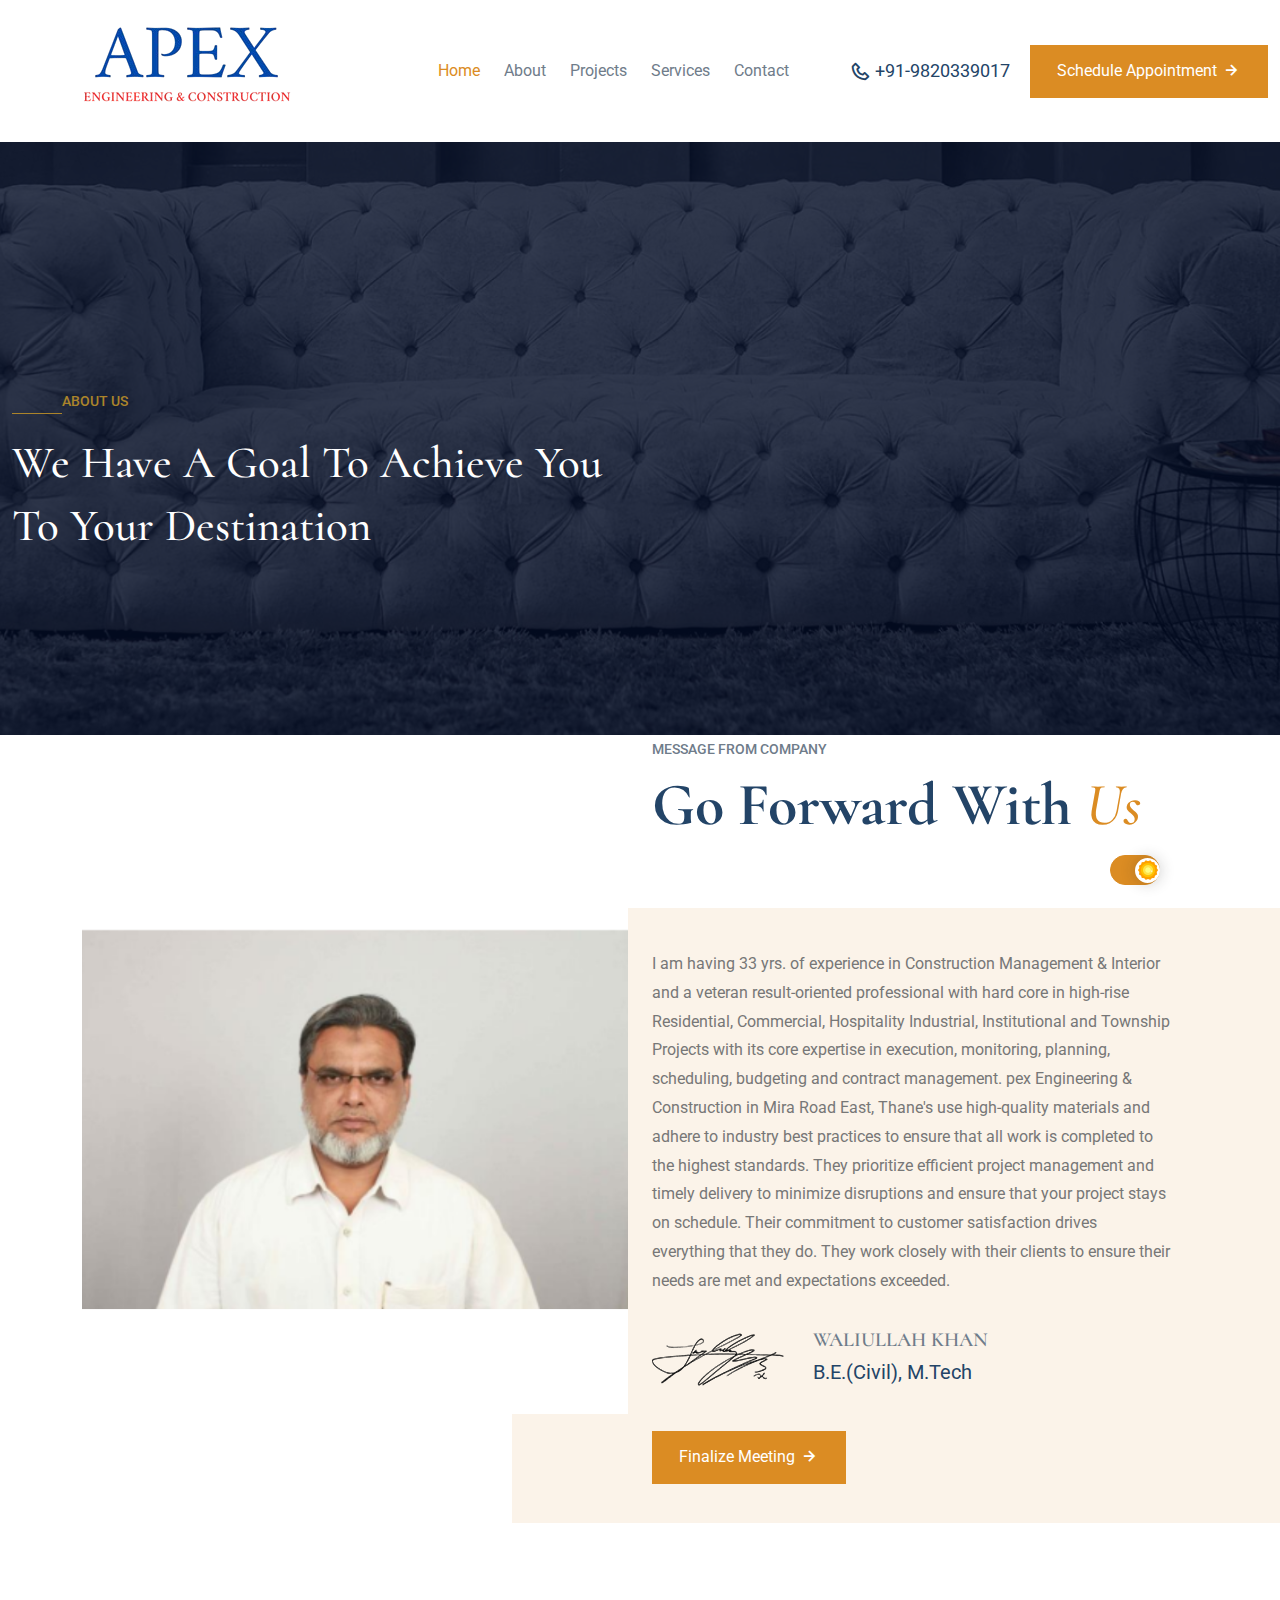
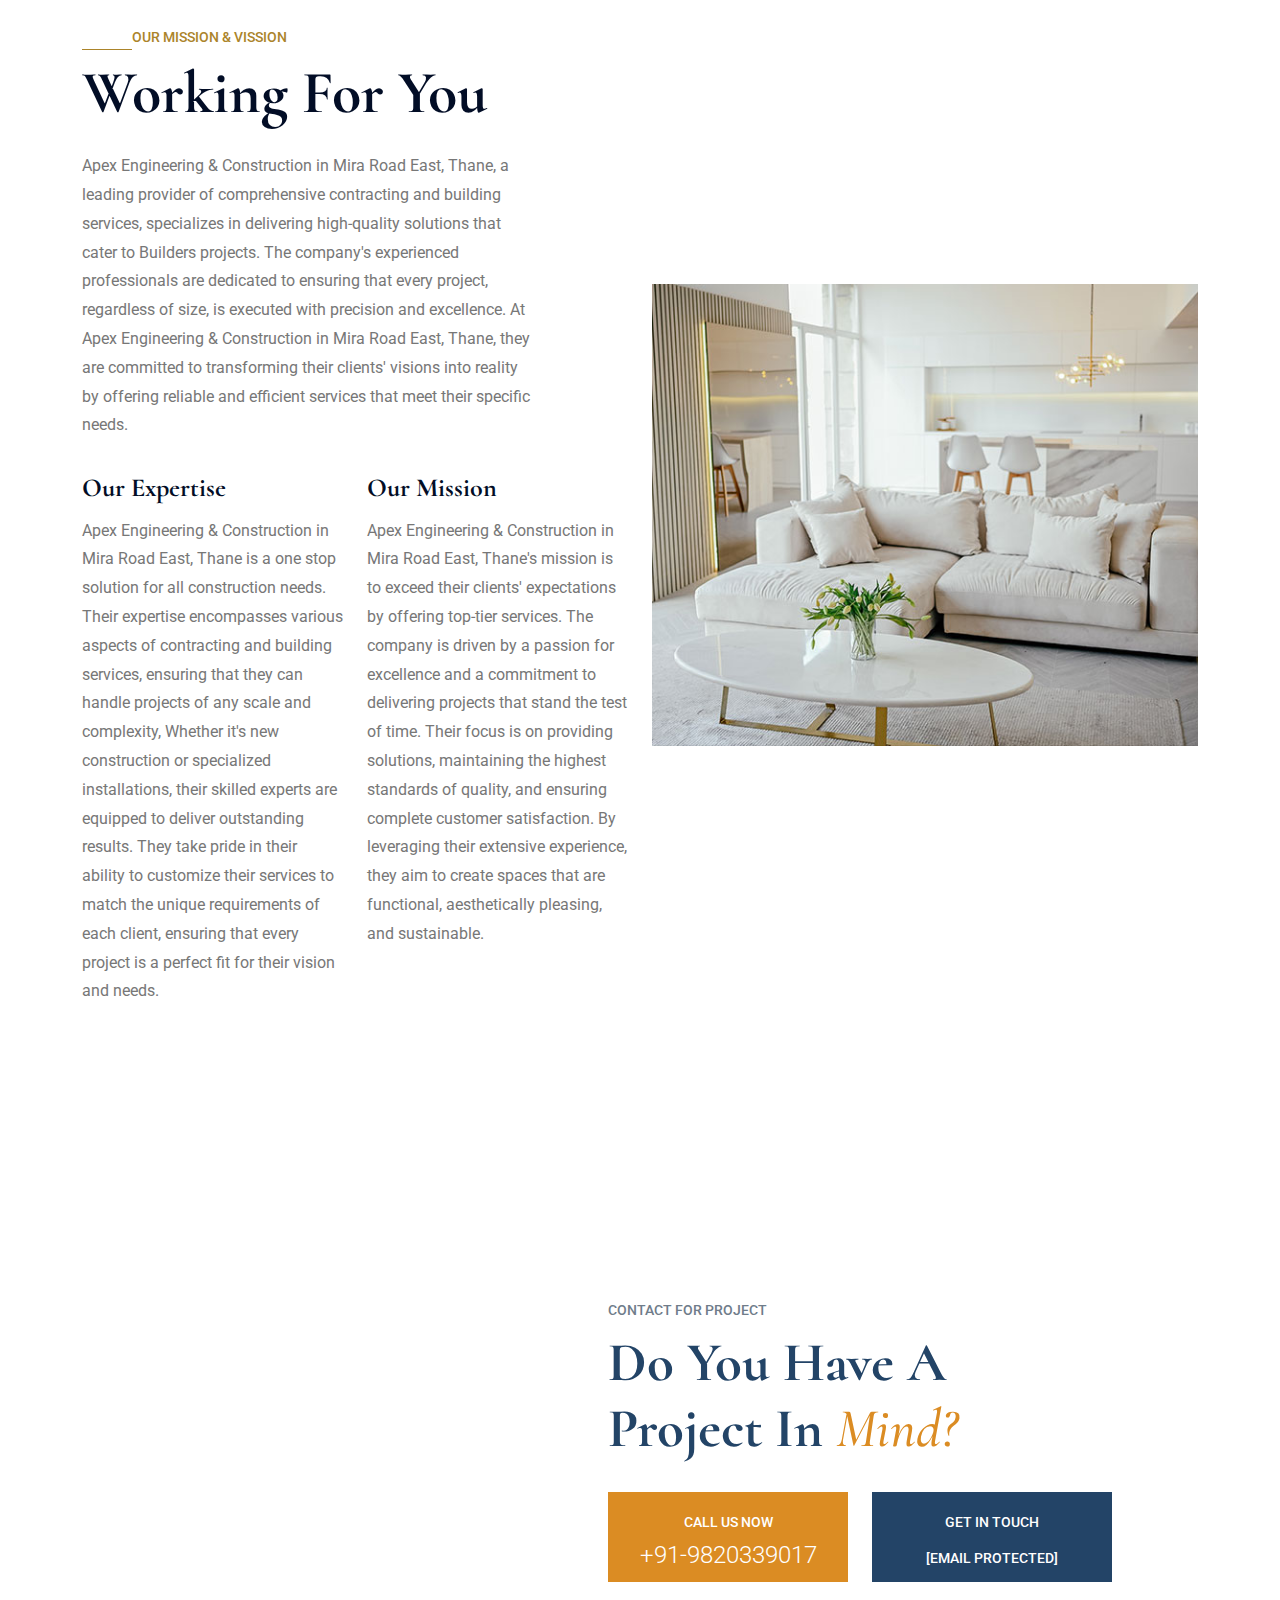
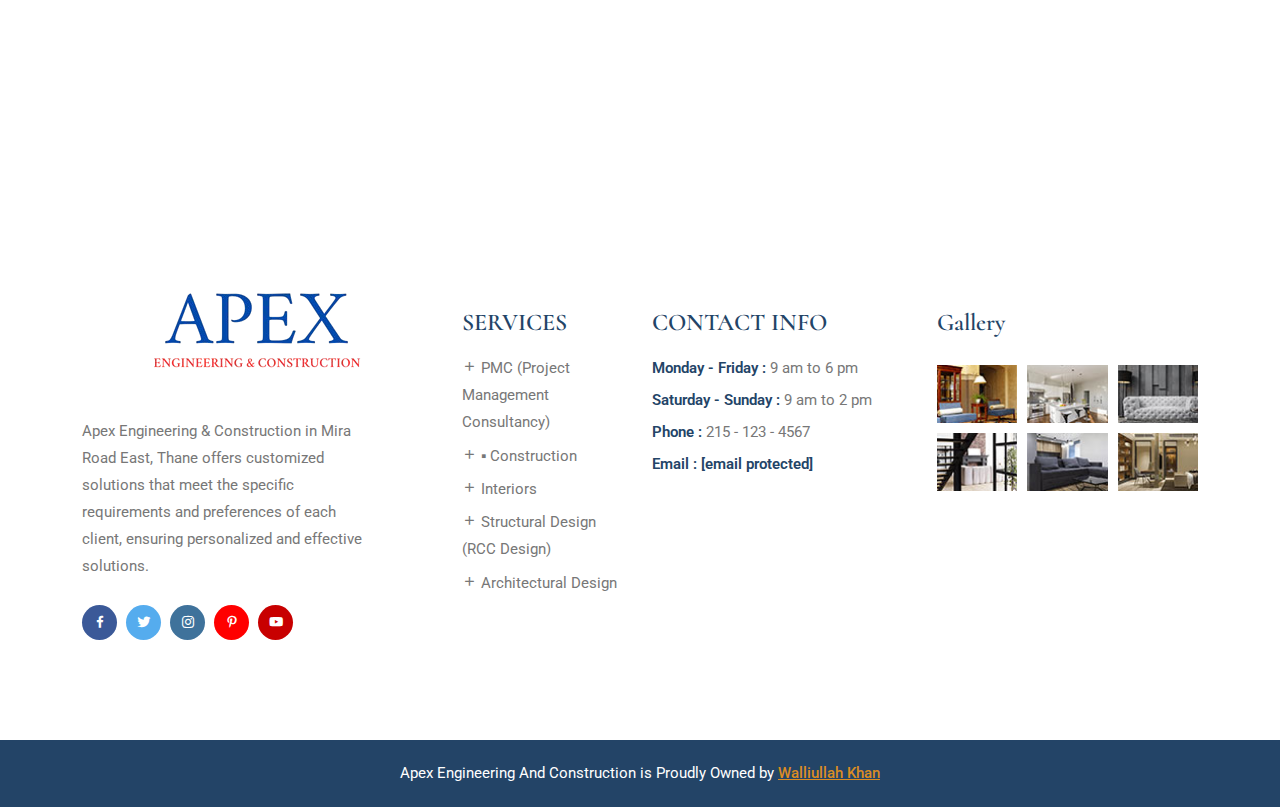
==== about.html @ 0ff44446 "first draft" ====
<!DOCTYPE html>
<html lang="zxx">
    
<!-- Mirrored from templates.hibootstrap.com/oftop/default/about.html by HTTrack Website Copier/3.x [XR&CO'2014], Thu, 07 Nov 2024 16:27:45 GMT -->
<head>
        <!-- Required Meta Tags -->
        <meta charset="UTF-8">
        <meta name="viewport" content="width=device-width, initial-scale=1.0">
        
        <!-- bootstrap css --> 
        <link rel="stylesheet" href="assets/css/bootstrap.min.css">
        <!-- Owl Carousel CSS --> 
        <link rel="stylesheet" href="assets/css/owl.carousel.min.css">
        <link rel="stylesheet" href="assets/css/owl.theme.default.min.css">
        <!-- Flaticon CSS -->
        <link rel="stylesheet" href="assets/fonts/flaticon.css">
        <!-- Boxicons CSS -->
        <link rel="stylesheet" href="assets/css/boxicons.min.css">
        <!-- Animate Min CSS -->
        <link rel="stylesheet" href="assets/css/animate.min.css">
        <!-- Magnific Popup CSS -->
        <link rel="stylesheet" href="assets/css/magnific-popup.css">
        <!-- Meanmenu CSS -->
        <link rel="stylesheet" href="assets/css/meanmenu.css">
        <!-- Nice Select CSS -->
        <link rel="stylesheet" href="assets/css/nice-select.min.css">
        <!-- Style CSS -->
        <link rel="stylesheet" href="assets/css/style.css">
        <!-- Responsive CSS -->
        <link rel="stylesheet" href="assets/css/responsive.css">
        <!-- Theme Dark CSS -->
        <link rel="stylesheet" href="assets/css/theme-dark.css">
        
        <!-- Title -->
        <title>Apex Engineering and Consrtuction</title>

        <!-- Favicon -->
        <link rel="icon" type="image/png" href="assets/img/favicon.png">
    </head>
    <body>

        <!-- Preloader -->
        <div class="preloader">
            <div class="d-table">
                <div class="d-table-cell">
                    <div class="spinner">
                        <div class="circle1"></div>
                        <div class="circle2"></div>
                        <div class="circle3"></div>
                    </div>
                </div>
            </div>
        </div>
        <!-- End Preloader -->

        <!-- Start Navbar Area -->
        <div class="navbar-area">
            <!-- Menu For Mobile Device -->
            <div class="mobile-nav">
                <a href="index.html" class="logo">
                    <img src="assets/img/logos/logo1.png" class="logo-one" alt="Logo">
                    <img src="assets/img/logos/logo-4.png" class="logo-two" alt="Logo">
                </a>
            </div>

            <!-- Menu For Desktop Device -->
            <div class="main-nav">
                <div class="container-fluid">
                    <nav class="container-max navbar navbar-expand-md navbar-light ">
                        <a class="navbar-brand" href="index.html">
                            <img src="assets/images/APEX-removebg-preview.png" class="logo-one" alt="Logo">
                            <img src="assets/img/logos/logo-4.png" class="logo-two" alt="Logo">
                        </a>

                        <div class="collapse navbar-collapse mean-menu" id="navbarSupportedContent">
                            <ul class="navbar-nav m-auto">
                                <li class="nav-item">
                                    <a href="index.html" class="nav-link active">
                                        Home 
                                        <a href="index.html" class="nav-link"></a>
                                    
                                  
                                <li class="nav-item">
                                    <a href="about.html" class="nav-link">
                                        About
                                    </a>
                                </li>
                                <li class="nav-item">
                                    <a href="projects.html" class="nav-link">
                                        Projects
                                    </a>
                                </li>
                                <li class="nav-item">
                                    <a href="services.html" class="nav-link">
                                        Services
                                    </a>
                                </li>
                                
                                <li class="nav-item">
                                    <a href="contact.html" class="nav-link">
                                        Contact
                                    </a>
                                </li>
                            </ul>

                            <div class="side-btn-area">
                                <a href="tel:+91-9820339017" class="call-btn">
                                    <i class='bx bx-phone'></i>
                                    +91-9820339017
                                </a>
                            </div>

                            <div class="appointment-btn">
                                <a href="contact.html" class="default-btn default-bg-buttercup">
                                    Schedule appointment
                                    <i class='bx bx-right-arrow-alt'></i>
                                </a>
                            </div>
                        </div>
                    </nav>
                </div>
            </div>
        </div>
        <!-- End Navbar Area -->

       <!-- Inner Banner -->
       <div class="inner-banner inner-bg6">
            <div class="container-fluid">
                <div class="container-max">
                    <div class="inner-title">
                        <span>ABOUT US</span>
                        <h2>We Have A Goal To Achieve you <br> To Your Destination</h2>    
                    </div>
                </div>
            </div>
        </div>
        <!-- Inner Banner End -->

        <!-- Forward Area -->
        <div class="forward-area">
            <div class="container">
                <div class="row align-items-center justify-content-center">
                    <div class="col-lg-6 ">
                        <div class="forward-img">
                            <img src="assets/images/founder (2).png" alt="Images">
                            <!-- <img src="assets/images/founder.png" alt="Images"> -->
                        </div>
                    </div>

                    <div class="col-lg-6">
                        <div class="forward-content">
                            <div class="section-title">
                                <span>Message FRom Company</span>
                                <h2>Go Forward With <b>Us</b></h2>
                                <p>
                                   <br>
                                   <br>
                                   <br>
                                   I am having 33 yrs. of experience in Construction Management & Interior
                                        and a veteran result-oriented professional with hard core in high-rise
                                        Residential, Commercial, Hospitality Industrial, Institutional and Township
                                        Projects with its core expertise in execution, monitoring, planning,
                                        scheduling, budgeting and contract management.
                                        pex Engineering & Construction in Mira Road East, Thane's use high-quality materials and adhere to industry best practices to
                                          ensure that all work is completed to the highest standards. They prioritize efficient project management and timely delivery to minimize disruptions and ensure that your project stays on schedule.
                                           Their commitment to customer satisfaction drives everything
                                           that they do. They work closely with their clients to ensure their needs are met and expectations exceeded.
                                    </div>

                            <div class="signature">
                                <ul>
                                    <li>
                                        <img src="assets/img/signature.png" class="signature-img1"  alt="Images">
                                        <img src="assets/img/signature2.png" class="signature-img2"  alt="Images">
                                    </li>
                                    <li>
                                        <h3>WALIULLAH KHAN</h3>
                                        <span>B.E.(Civil), M.Tech </span>
                                    </li>
                                </ul>
                            </div> 

                            <a href="contact.html" class="default-btn default-bg-buttercup">
                                Finalize Meeting 
                                <i class='bx bx-right-arrow-alt'></i>
                            </a>
                        </div>
                    </div>
                </div>
            </div>
        </div>
        <!-- Forward Area End -->

        <!-- About Area -->
        <div class="about-area pt-100 pb-70">
            <div class="container">
                <div class="row align-items-center justify-content-center">
                    <div class="col-lg-6">
                        <div class="about-content">
                            <div class="section-title-two">
                                <span class="section-span-bg2">Our mission & vission</span>
                                <h2>Working For You</h2>
                                <p>
                                    Apex Engineering & Construction in Mira Road East, Thane, a leading provider of comprehensive contracting and building services, specializes in delivering high-quality solutions that cater to Builders projects. The company's experienced professionals are dedicated to ensuring that every project, regardless of size, is executed with precision and excellence. At Apex Engineering & Construction
                                     in Mira Road East, Thane, they are committed to transforming their clients' visions into reality by offering reliable and efficient services that meet their specific needs.</p>
                            </div>
                            <div class="row justify-content-center">
                                <div class="col-lg-6 col-sm-6">
                                    <div class="about-card">
                                        <h3>Our Expertise</h3>
                                        <p>Apex Engineering & Construction in Mira Road East, Thane is a one stop solution for all construction needs. Their expertise encompasses various aspects of contracting and building services, ensuring that they can handle projects of any scale and complexity, Whether it's new construction or specialized installations, their skilled experts are equipped to deliver outstanding results. They take pride in their ability to customize their services to match the unique requirements of each client, ensuring that every project is a perfect fit for their vision and needs.</p>
                                    </div>
                                </div>

                                <div class="col-lg-6 col-sm-6">
                                    <div class="about-card">
                                        <h3>Our Mission</h3>
                                        <p>Apex Engineering & Construction in Mira Road East, Thane's mission is to exceed their clients' expectations by offering top-tier services. The company is driven by a passion for excellence and a commitment to delivering projects that stand the test of time. Their focus is on providing solutions, maintaining the highest standards of quality, and ensuring complete customer satisfaction. By leveraging their extensive experience, they aim to create spaces that are functional, aesthetically pleasing, and sustainable.</p>
                                    </div>
                                </div>
                            </div>
                        </div>
                    </div>

                    <div class="col-lg-6">
                        <div class="about-img">
                            <img src="assets/img/about-img.jpg" alt="Images">
                        </div>
                    </div>
                </div>
            </div>
        </div>
        <!-- About Area End -->

       

      

        <!-- Map Area -->
        <div class="map-area">
            <div class="container-fluid m-0 p-0">
           
                <iframe src="https://www.google.com/maps/embed?pb=!1m18!1m12!1m3!1d65665.24760323795!2d72.86569763827175!3d19.108384386104024!2m3!1f0!2f0!3f0!3m2!1i1024!2i768!4f13.1!3m3!1m2!1s0x3be7b9c2a2379d47%3A0x7d965426a3da4550!2sApex%20Engineering%20Works!5e0!3m2!1sen!2sin!4v1731496725879!5m2!1sen!2sin" width="600" height="450" frameborder="0" style="border:0;" allowfullscreen="" aria-hidden="false" tabindex="0"></iframe>
                <div class="map-content">
                    <span>CONTACT FOR PROJECT</span>
                    <h2>Do You Have A Project In <b>Mind?</b></h2>
                    <div class="map-content-left">
                        <span>CALL US NOW</span>
                        <h3><a href="+91-9820339017">+91-9820339017</a></h3>
                    </div>   
                    <div class="map-content-right">
                        <span>GET IN TOUCH</span>
                        <h3><a href="https://templates.hibootstrap.com/cdn-cgi/l/email-protection#cfa6a1a9a08fa0a9bba0bfe1aca0a2"><span class="__cf_email__" data-cfemail="84edeae2ebc4ebe2f0ebf4aae7ebe9">[email&#160;protected]</span></a></h3>
                    </div>
                </div>
            </div>
        </div>
        <!-- Map Area End -->

      <!-- Footer Area -->
      <footer class="footer-area">
        <div class="footer-top pt-100 pb-70">
            <div class="container">
                <div class="row justify-content-center">
                    <div class="col-lg-4 col-xxl-3 col-md-6">
                        <div class="single-footer-widget">
                            <a href="index-4.html" class="logo">
                                <img src="assets/images/APEX-removebg-preview.png" class="footer-logo1" alt="Logo">
                                <img src="assets/img/logos/footer-logo.png" class="footer-logo2" alt="Logo">
                            </a>
                            <p>
                                Apex Engineering & Construction in Mira Road East, Thane offers customized solutions that meet the specific requirements and preferences of each client,
                                         ensuring personalized and effective solutions.
                            </p>
                            <ul class="social-link">
                                <li>
                                    <a href="https://www.facebook.com/login/" target="_blank"><i class='bx bxl-facebook'></i></a>
                                </li> 
                                <li>
                                    <a href="https://twitter.com/i/flow/login" target="_blank"><i class='bx bxl-twitter'></i></a>
                                </li> 
                                <li>
                                    <a href="https://www.instagram.com/accounts/login/" target="_blank"><i class='bx bxl-instagram'></i></a>
                                </li> 
                                <li>
                                    <a href="https://www.pinterest.com/" target="_blank"><i class='bx bxl-pinterest-alt'></i></a>
                                </li> 
                                <li>
                                    <a href="https://www.youtube.com/" target="_blank"><i class='bx bxl-youtube'></i></a>
                                </li> 
                            </ul>
                        </div>
                    </div>

                    <div class="col-lg-2 col-xxl-3 col-md-6">
                        <div class="single-footer-widget pl-70">
                            <h3>SERVICES</h3>
                            <ul class="footer-list">
                                <li>
                                    <a href="services.html" target="_blank">
                                        <i class='bx bx-plus'></i>
                                        PMC (Project Management Consultancy) 
                                    </a>
                                </li> 
                                <li>
                                    <a href="services.html" target="_blank">
                                        <i class='bx bx-plus'></i>
                                        ▪ Construction 
                                    </a>
                                </li> 
                                <li>
                                    <a href="services.html" target="_blank">
                                        <i class='bx bx-plus'></i>
                                        Interiors 
                                    </a>
                                </li> 
                                <li>
                                    <a href="services.html" target="_blank">
                                        <i class='bx bx-plus'></i>
                                        Structural Design (RCC Design) 
                                    </a>
                                </li> 
                                <li>
                                    <a href="services.html" target="_blank">
                                        <i class='bx bx-plus'></i>
                                        Architectural Design
                                    </a>
                                </li> 
                            </ul>
                        </div>
                    </div>

                    <div class="col-lg-3 col-xxl-3 col-md-6">
                        <div class="single-footer-widget pl-3">
                            <h3>CONTACT INFO</h3>
                            <ul class="footer-contact-list">
                                <li>
                                    <span>Monday - Friday :</span> 9 am to 6 pm
                                </li> 
                                <li>
                                    <span>Saturday - Sunday :</span> 9 am to 2 pm
                                </li> 
                                <li>
                                    <span>Phone :</span> <a href="tel:2151234567"> 215 - 123 - 4567</a>
                                </li> 
                                <li>
                                    <span>Email :</span> <a href="https://templates.hibootstrap.com/cdn-cgi/l/email-protection#533a3d353c131c35273c233a3d307d303c3e"> <span class="__cf_email__" data-cfemail="fc95929a93bc939a88938c95929fd29f9391">[email&#160;protected]</span></a>
                                </li> 
                            </ul>
                        </div>
                    </div>

                    <div class="col-lg-3 col-xxl-3 col-md-6">
                        <div class="single-footer-widget pl-5">
                            <h3>Gallery</h3>
                            <ul class="footer-gallery">
                                <li>
                                    <a href="https://www.instagram.com/accounts/login/">
                                        <img src="assets/img/gallery/g-1.jpg" alt="image">
                                    </a>
                                </li>
                                <li>
                                    <a href="https://www.instagram.com/accounts/login/">
                                        <img src="assets/img/gallery/g-2.jpg" alt="image">
                                    </a>
                                </li>
                                <li>
                                    <a href="https://www.instagram.com/accounts/login/">
                                        <img src="assets/img/gallery/g-3.jpg" alt="image">
                                    </a>
                                </li>
                                <li>
                                    <a href="https://www.instagram.com/accounts/login/">
                                        <img src="assets/img/gallery/g-4.jpg" alt="image">
                                    </a>
                                </li>
                                <li>
                                    <a href="https://www.instagram.com/accounts/login/">
                                        <img src="assets/img/gallery/g-5.jpg" alt="image">
                                    </a>
                                </li>
                                <li>
                                    <a href="https://www.instagram.com/accounts/login/">
                                        <img src="assets/img/gallery/g-6.jpg" alt="image">
                                    </a>
                                </li>
                            </ul>
                        </div>
                    </div>
                </div>
            </div>
        </div>

        <div class="footer-bottom">
            <div class="container">
                <div class="bottom-text">
                    <p>Apex Engineering And Construction is Proudly Owned by <a href="#" target="_blank">Walliullah Khan</a></p>
                </div>
            </div>
        </div>
    </footer>
    <!-- Footer Area End -->

        <!-- Color Switch Button -->
        <div class="switch-box">
            <label id="switch" class="switch">
                <input type="checkbox" onchange="toggleTheme()" id="slider">
                <span class="slider round"></span>
            </label>
        </div>
        <!-- Color Switch Button End -->


        <!-- Jquery Min JS -->
        <script data-cfasync="false" src="../../cdn-cgi/scripts/5c5dd728/cloudflare-static/email-decode.min.js"></script><script src="assets/js/jquery.min.js"></script>
        <!-- Bootstrap Min JS -->
        <script src="assets/js/bootstrap.bundle.min.js"></script>
        <!-- Owl Carousel Min JS -->
        <script src="assets/js/owl.carousel.min.js"></script>
        <script src="assets/js/carousel-thumbs.js"></script>
        <!-- Meanmenu JS -->
        <script src="assets/js/meanmenu.js"></script>
        <!-- Magnific Popup JS -->
        <script src="assets/js/jquery.magnific-popup.min.js"></script>
        <!-- Wow JS -->
        <script src="assets/js/wow.min.js"></script>
        <!-- Nice Select JS -->
        <script src="assets/js/jquery.nice-select.min.js"></script>
        <!-- Ajaxchimp Min JS -->
        <script src="assets/js/jquery.ajaxchimp.min.js"></script>
        <!-- Form Validator Min JS -->
        <script src="assets/js/form-validator.min.js"></script>
        <!-- Contact Form JS -->
        <script src="assets/js/contact-form-script.js"></script>
        <!-- Custom JS -->
        <script src="assets/js/custom.js"></script>
    </body>
    
<!-- Mirrored from templates.hibootstrap.com/oftop/default/about.html by HTTrack Website Copier/3.x [XR&CO'2014], Thu, 07 Nov 2024 16:27:50 GMT -->
</html>
---- assets/fonts/flaticon.css ----
/*
  	Flaticon icon font: Flaticon
  	Creation date: 14/07/2020 05:32
  	*/

@font-face {
  font-family: "Flaticon";
  src: url("Flaticon.eot");
  src: url("Flaticond41d.eot?#iefix") format("embedded-opentype"),
       url("Flaticon.woff2") format("woff2"),
       url("Flaticon.woff") format("woff"),
       url("Flaticon.ttf") format("truetype"),
       url("Flaticon.svg#Flaticon") format("svg");
  font-weight: normal;
  font-style: normal;
}

@media screen and (-webkit-min-device-pixel-ratio:0) {
  @font-face {
    font-family: "Flaticon";
    src: url("Flaticon.svg#Flaticon") format("svg");
  }
}

[class^="flaticon-"]:before, [class*=" flaticon-"]:before,
[class^="flaticon-"]:after, [class*=" flaticon-"]:after {   
  font-family: Flaticon;
font-style: normal;
}

.flaticon-bankrupt:before { content: "\f100"; }
.flaticon-value:before { content: "\f101"; }
.flaticon-time-management:before { content: "\f102"; }
.flaticon-house:before { content: "\f103"; }
.flaticon-buildings:before { content: "\f104"; }
.flaticon-email:before { content: "\f105"; }
.flaticon-bed:before { content: "\f106"; }
.flaticon-set-square:before { content: "\f107"; }
.flaticon-power:before { content: "\f108"; }
.flaticon-key:before { content: "\f109"; }
.flaticon-padlock:before { content: "\f10a"; }
.flaticon-garage:before { content: "\f10b"; }
.flaticon-exercise:before { content: "\f10c"; }
.flaticon-route:before { content: "\f10d"; }
.flaticon-growth:before { content: "\f10e"; }
.flaticon-location:before { content: "\f10f"; }
.flaticon-phone:before { content: "\f110"; }
.flaticon-dollar-tag:before { content: "\f111"; }
.flaticon-select:before { content: "\f112"; }
.flaticon-sleep:before { content: "\f113"; }
.flaticon-bath:before { content: "\f114"; }
.flaticon-chefs-hat:before { content: "\f115"; }
.flaticon-wrench:before { content: "\f116"; }
.flaticon-smartphone:before { content: "\f117"; }
.flaticon-carpet:before { content: "\f118"; }
.flaticon-settings:before { content: "\f119"; }
.flaticon-right-chevron:before { content: "\f11a"; }
.flaticon-left-chevron:before { content: "\f11b"; }
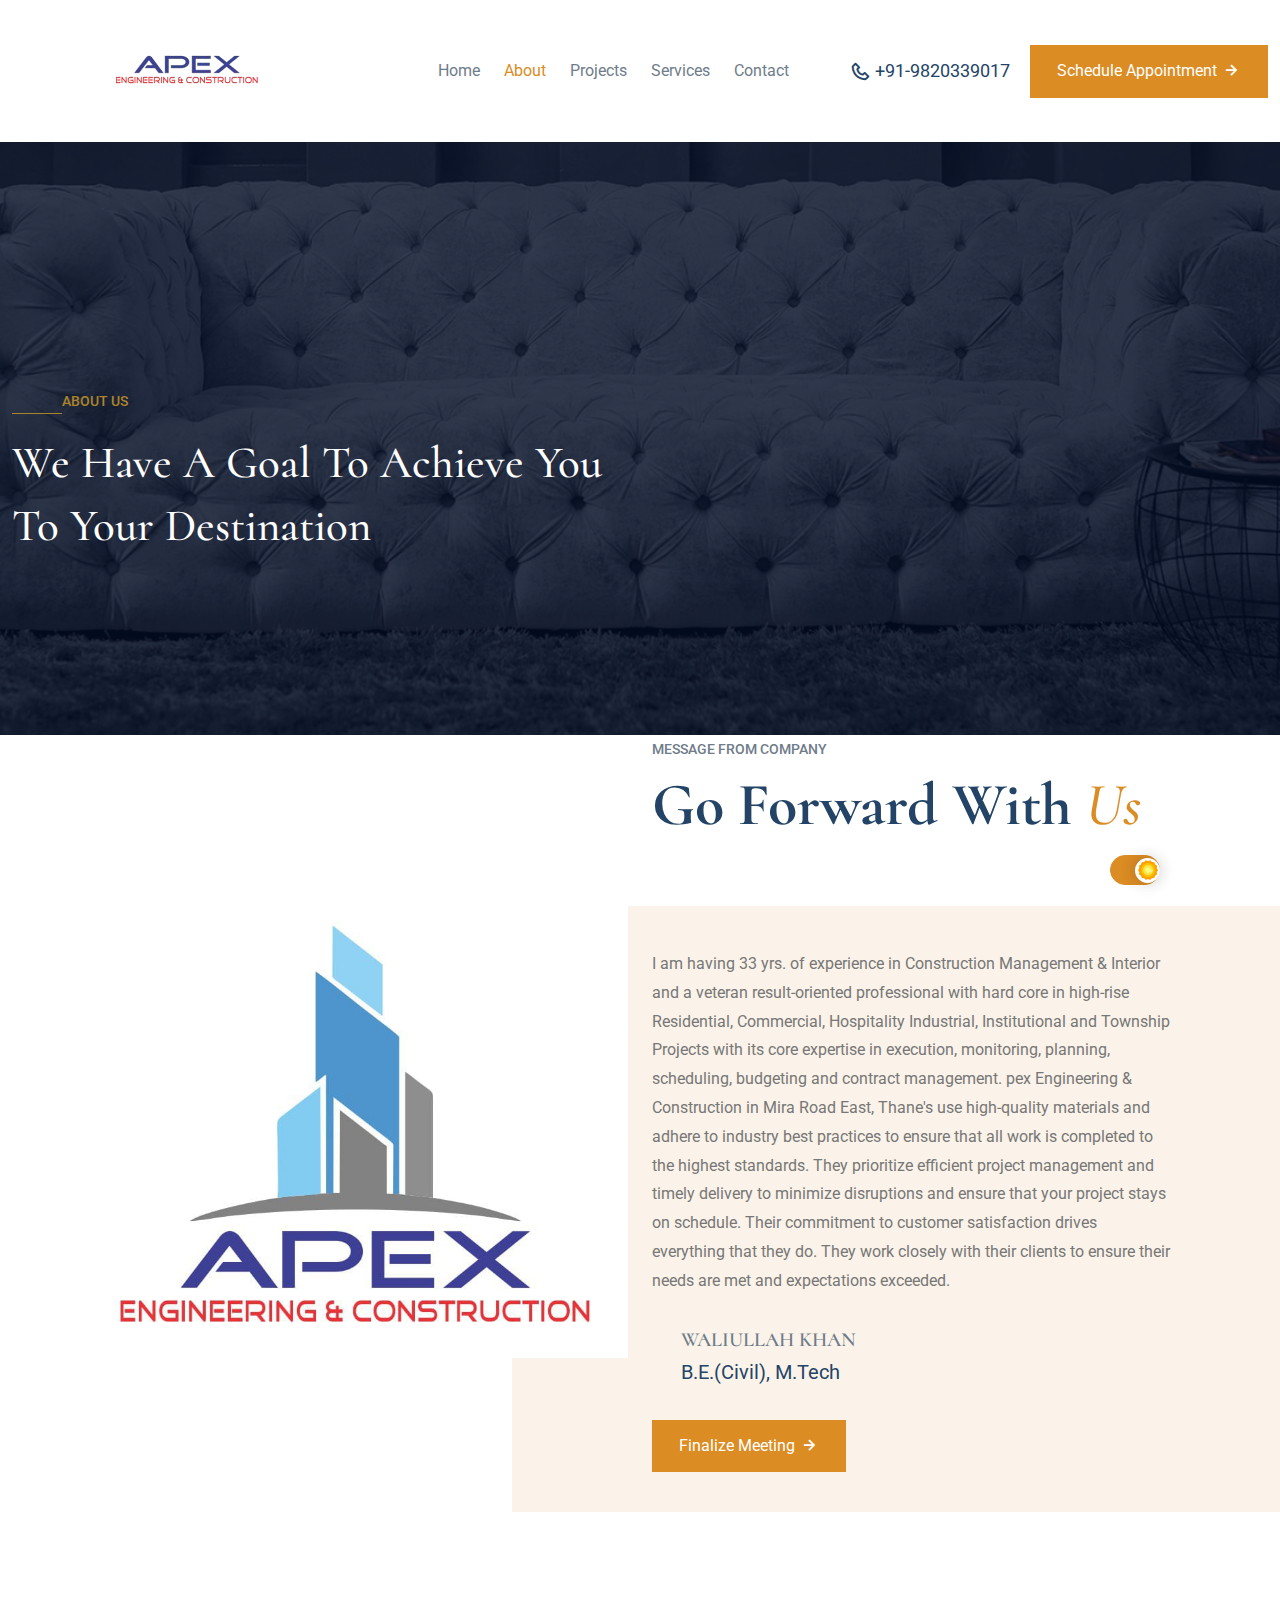
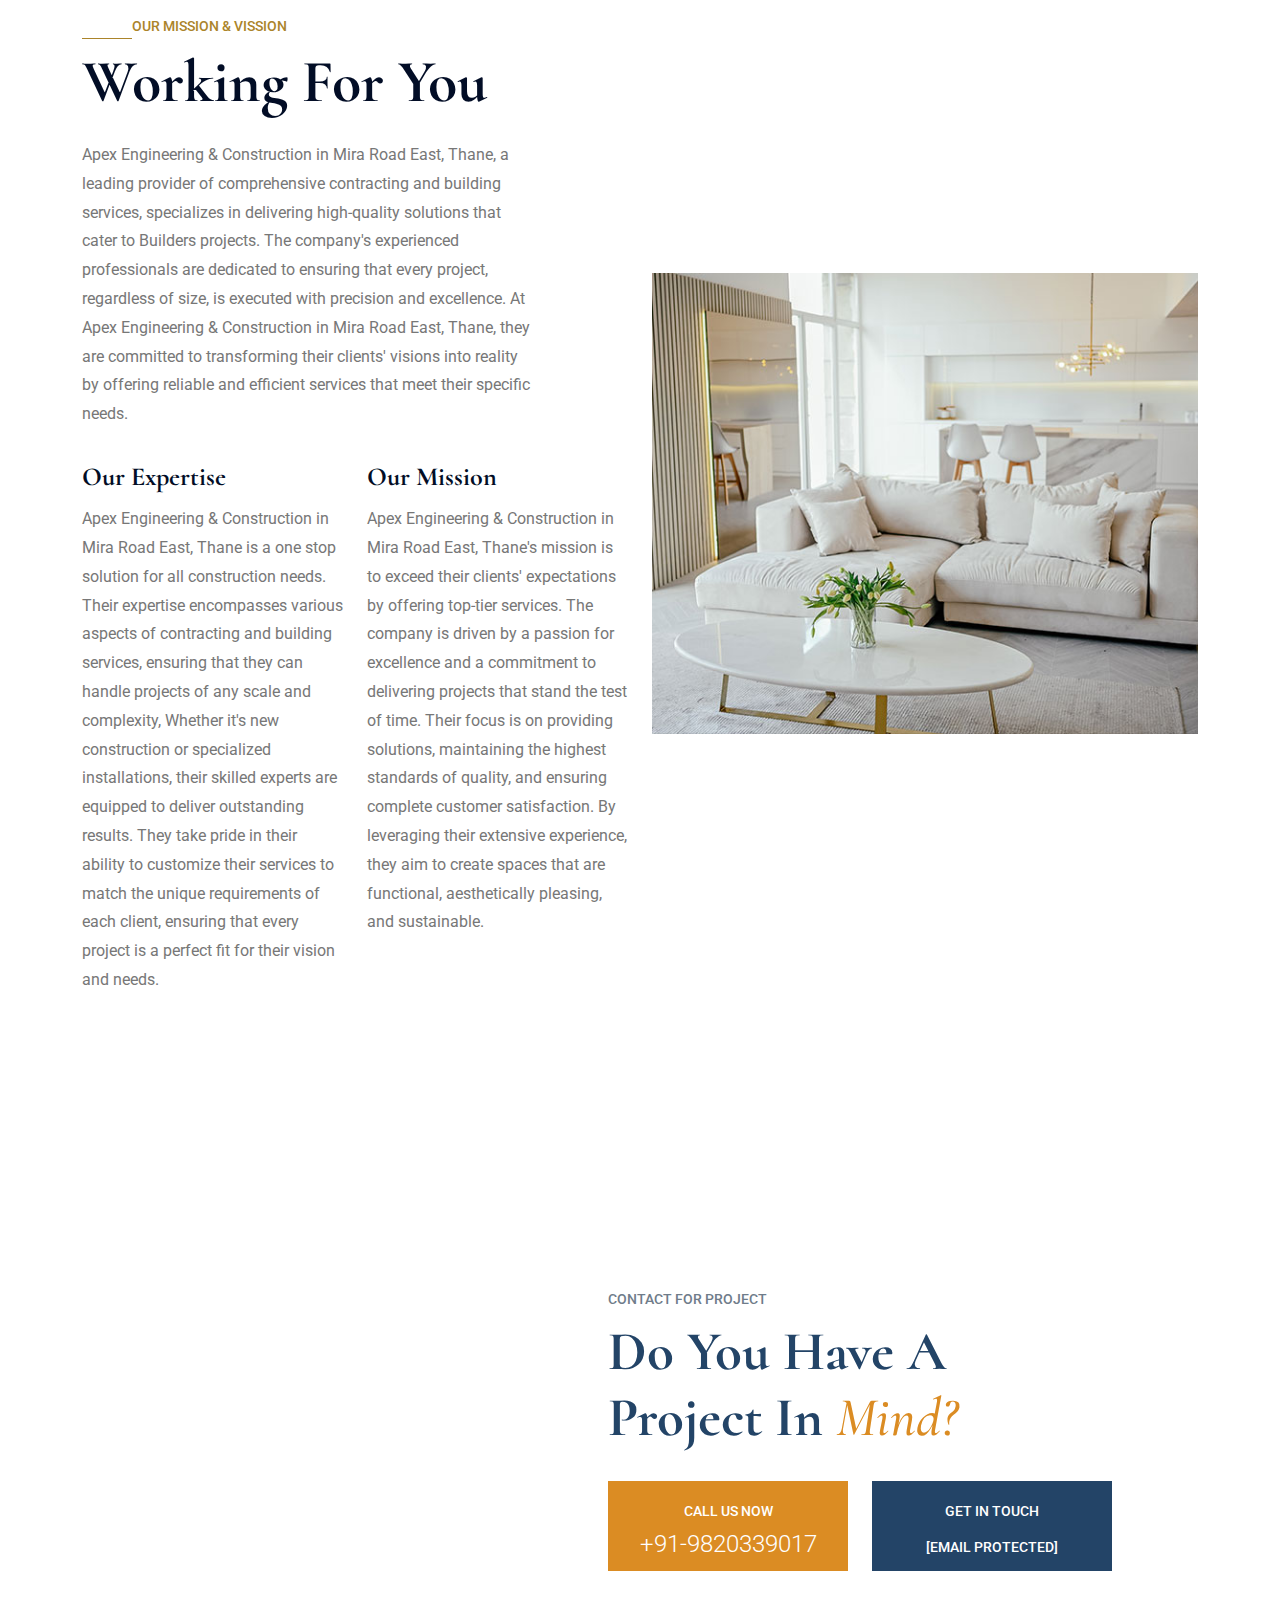
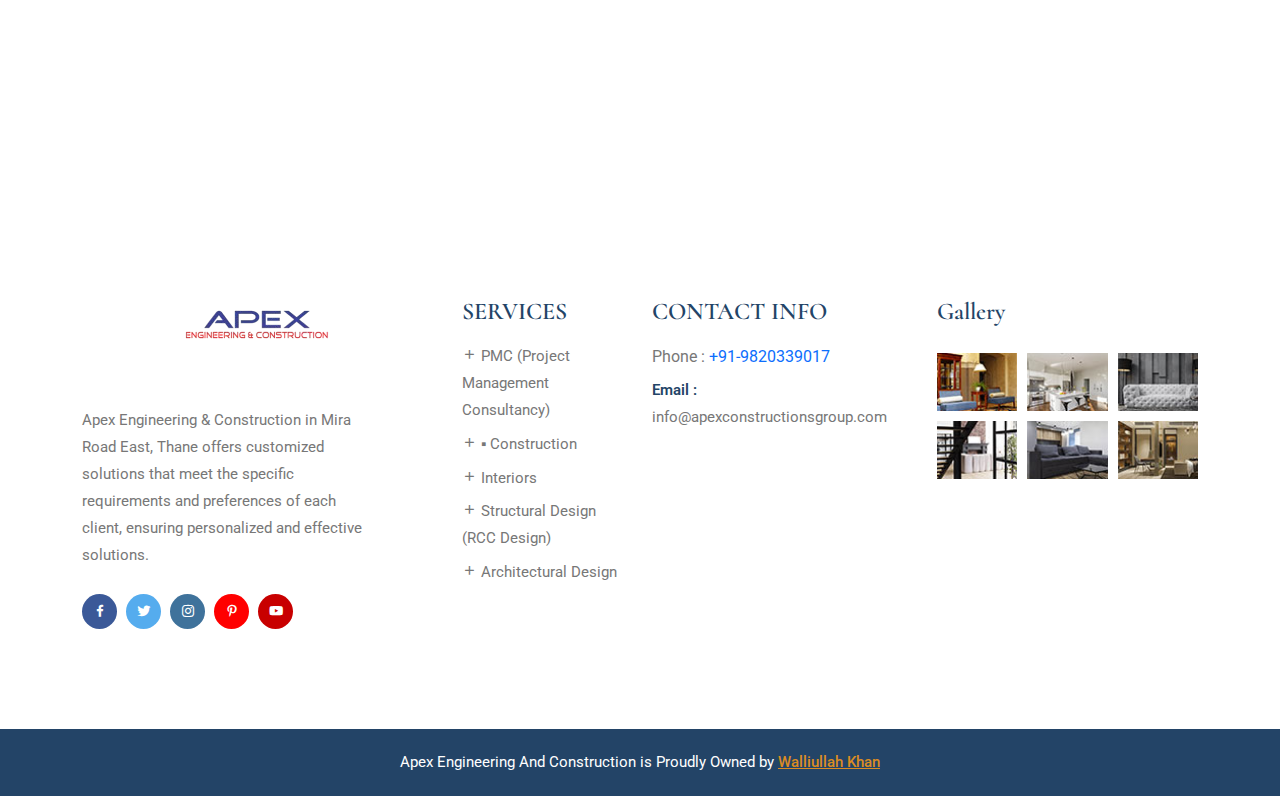
==== commit 85463eb0: "updates" ====
--- a/about.html
+++ b/about.html
@@ -58,8 +58,7 @@
             <!-- Menu For Mobile Device -->
             <div class="mobile-nav">
                 <a href="index.html" class="logo">
-                    <img src="assets/img/logos/logo1.png" class="logo-one" alt="Logo">
-                    <img src="assets/img/logos/logo-4.png" class="logo-two" alt="Logo">
+                    <span>APEX Engineering</span>
                 </a>
             </div>
 
@@ -68,20 +67,20 @@
                 <div class="container-fluid">
                     <nav class="container-max navbar navbar-expand-md navbar-light ">
                         <a class="navbar-brand" href="index.html">
-                            <img src="assets/images/APEX-removebg-preview.png" class="logo-one" alt="Logo">
+                            <img src="assets/images/APEX__1_-removebg-preview.png" class="logo-one" alt="Logo">
                             <img src="assets/img/logos/logo-4.png" class="logo-two" alt="Logo">
                         </a>
 
                         <div class="collapse navbar-collapse mean-menu" id="navbarSupportedContent">
                             <ul class="navbar-nav m-auto">
                                 <li class="nav-item">
-                                    <a href="index.html" class="nav-link active">
+                                    <a href="index.html" class="nav-link ">
                                         Home 
                                         <a href="index.html" class="nav-link"></a>
                                     
                                   
                                 <li class="nav-item">
-                                    <a href="about.html" class="nav-link">
+                                    <a href="about.html" class="nav-link active">
                                         About
                                     </a>
                                 </li>
@@ -142,7 +141,7 @@
                 <div class="row align-items-center justify-content-center">
                     <div class="col-lg-6 ">
                         <div class="forward-img">
-                            <img src="assets/images/founder (2).png" alt="Images">
+                            <img src="assets/images/apex logo.jpeg" alt="Images">
                             <!-- <img src="assets/images/founder.png" alt="Images"> -->
                         </div>
                     </div>
@@ -170,8 +169,8 @@
                             <div class="signature">
                                 <ul>
                                     <li>
-                                        <img src="assets/img/signature.png" class="signature-img1"  alt="Images">
-                                        <img src="assets/img/signature2.png" class="signature-img2"  alt="Images">
+                                        <!-- <img src="assets/img/signature.png" class="signature-img1"  alt="Images">
+                                        <img src="assets/img/signature2.png" class="signature-img2"  alt="Images"> -->
                                     </li>
                                     <li>
                                         <h3>WALIULLAH KHAN</h3>
@@ -257,15 +256,15 @@
         </div>
         <!-- Map Area End -->
 
-      <!-- Footer Area -->
-      <footer class="footer-area">
+     <!-- Footer Area -->
+     <footer class="footer-area">
         <div class="footer-top pt-100 pb-70">
             <div class="container">
                 <div class="row justify-content-center">
                     <div class="col-lg-4 col-xxl-3 col-md-6">
                         <div class="single-footer-widget">
                             <a href="index-4.html" class="logo">
-                                <img src="assets/images/APEX-removebg-preview.png" class="footer-logo1" alt="Logo">
+                                <img src="assets/images/APEX__1_-removebg-preview.png" class="footer-logo1" alt="Logo">
                                 <img src="assets/img/logos/footer-logo.png" class="footer-logo2" alt="Logo">
                             </a>
                             <p>
@@ -334,17 +333,11 @@
                         <div class="single-footer-widget pl-3">
                             <h3>CONTACT INFO</h3>
                             <ul class="footer-contact-list">
-                                <li>
-                                    <span>Monday - Friday :</span> 9 am to 6 pm
-                                </li> 
-                                <li>
-                                    <span>Saturday - Sunday :</span> 9 am to 2 pm
-                                </li> 
-                                <li>
-                                    <span>Phone :</span> <a href="tel:2151234567"> 215 - 123 - 4567</a>
-                                </li> 
-                                <li>
-                                    <span>Email :</span> <a href="https://templates.hibootstrap.com/cdn-cgi/l/email-protection#533a3d353c131c35273c233a3d307d303c3e"> <span class="__cf_email__" data-cfemail="fc95929a93bc939a88938c95929fd29f9391">[email&#160;protected]</span></a>
+                               
+                                    <span>Phone :</span> <a href="tel:+91-9820339017"> +91-9820339017</a>
+                                </li> 
+                                <li>
+                                    <span>Email :</span> <a href="#"> info@apexconstructionsgroup.com</a>
                                 </li> 
                             </ul>
                         </div>
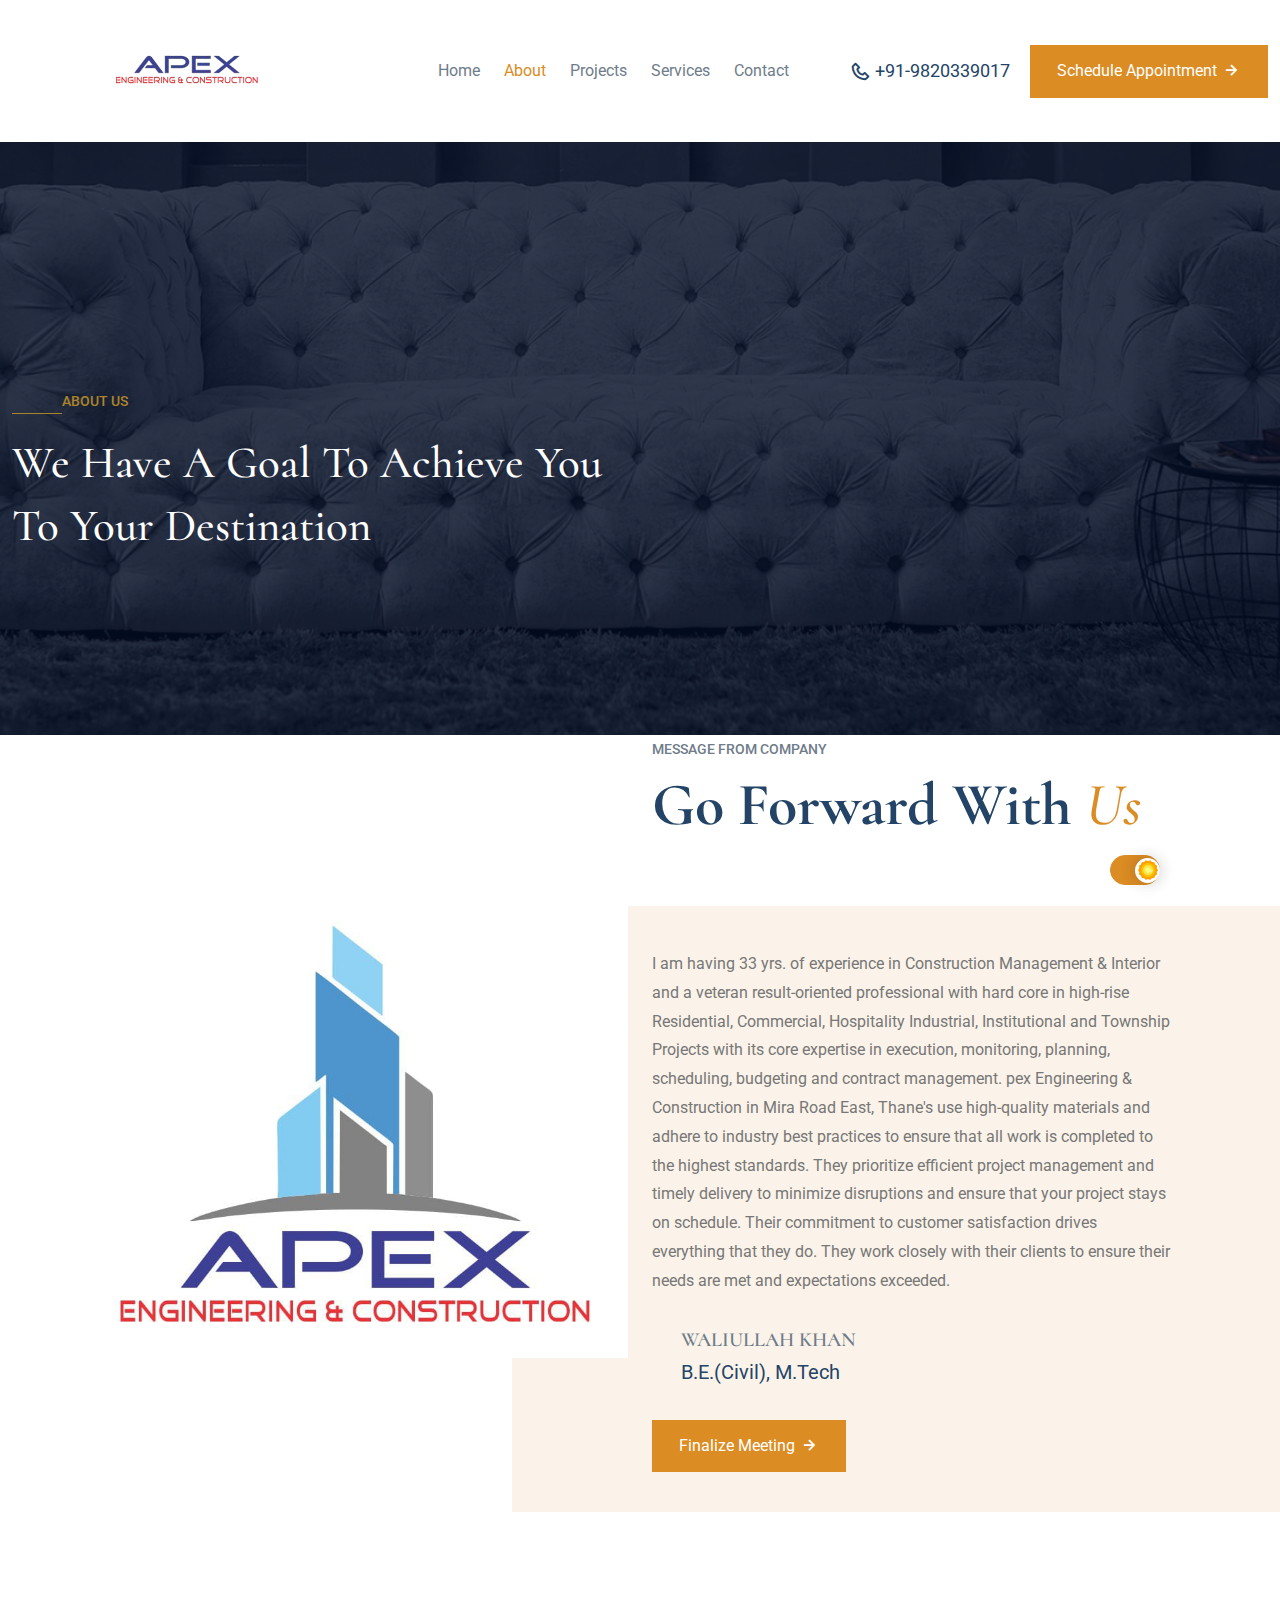
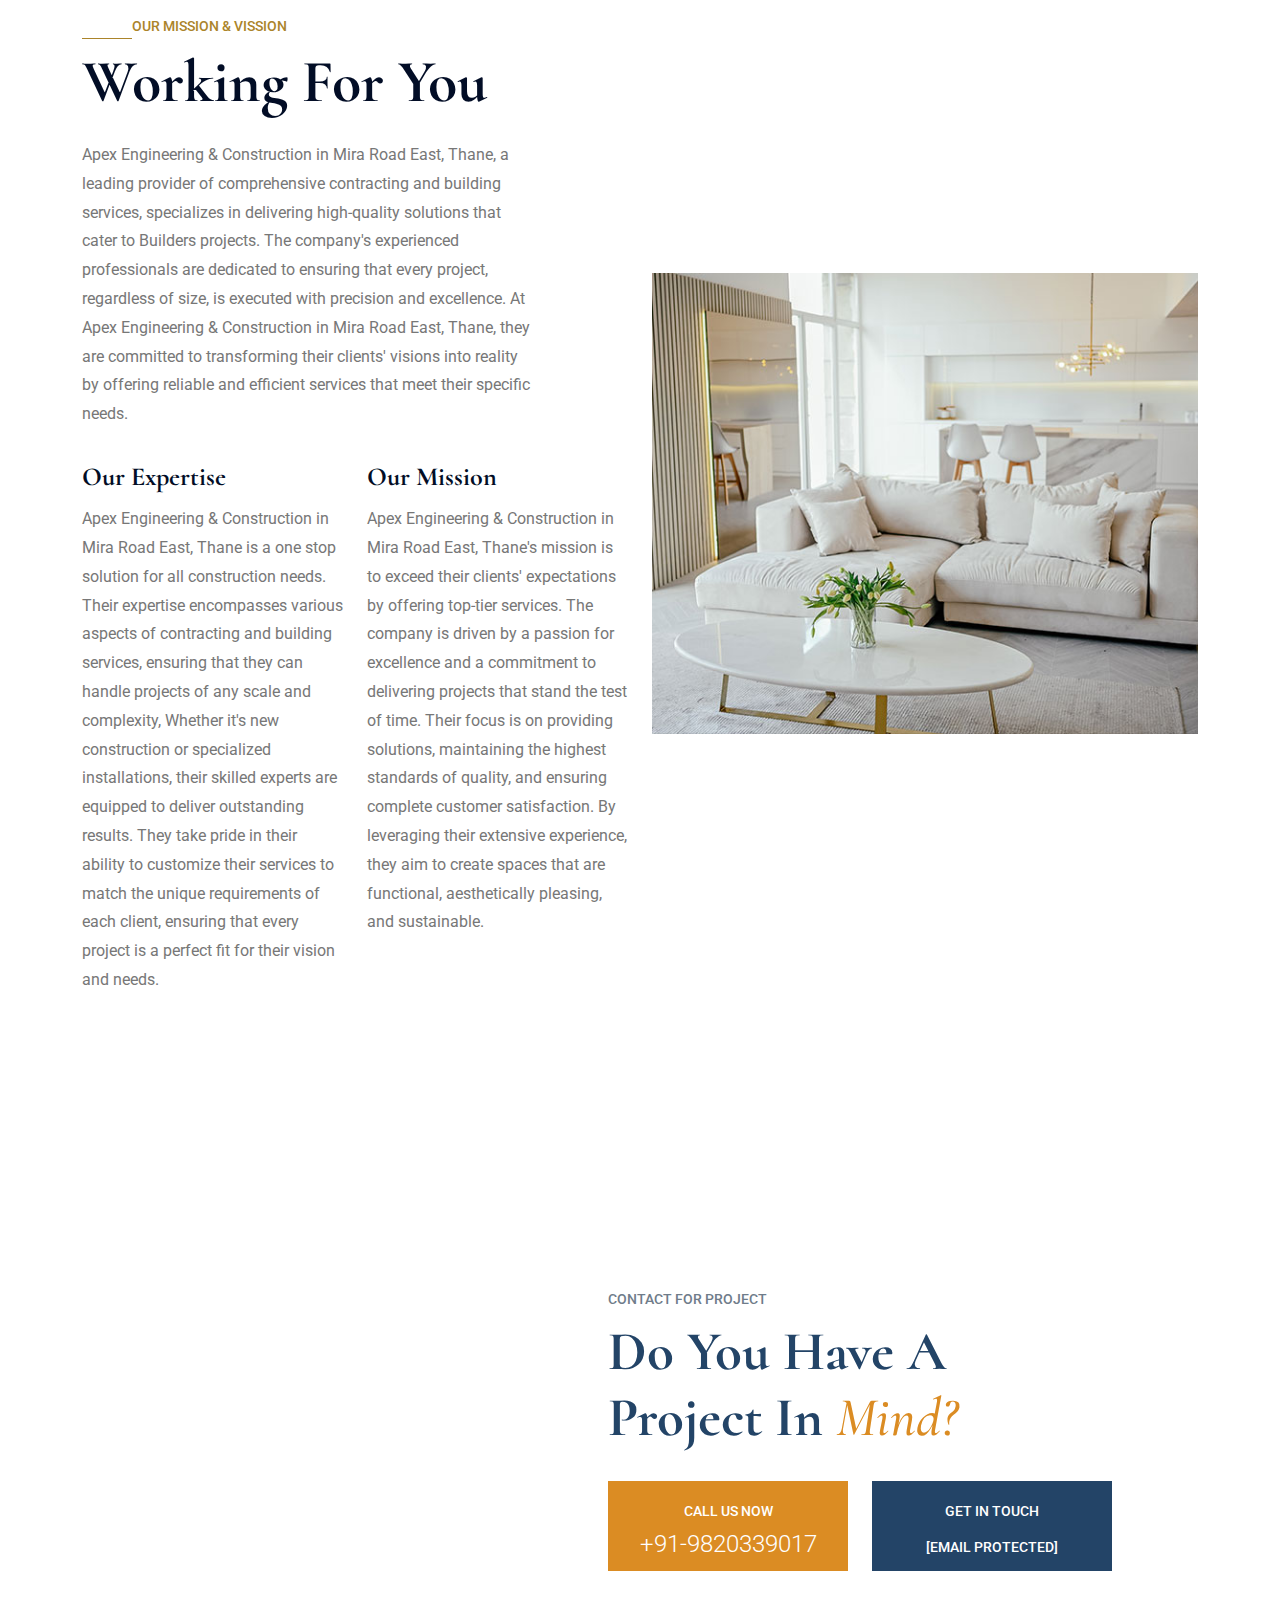
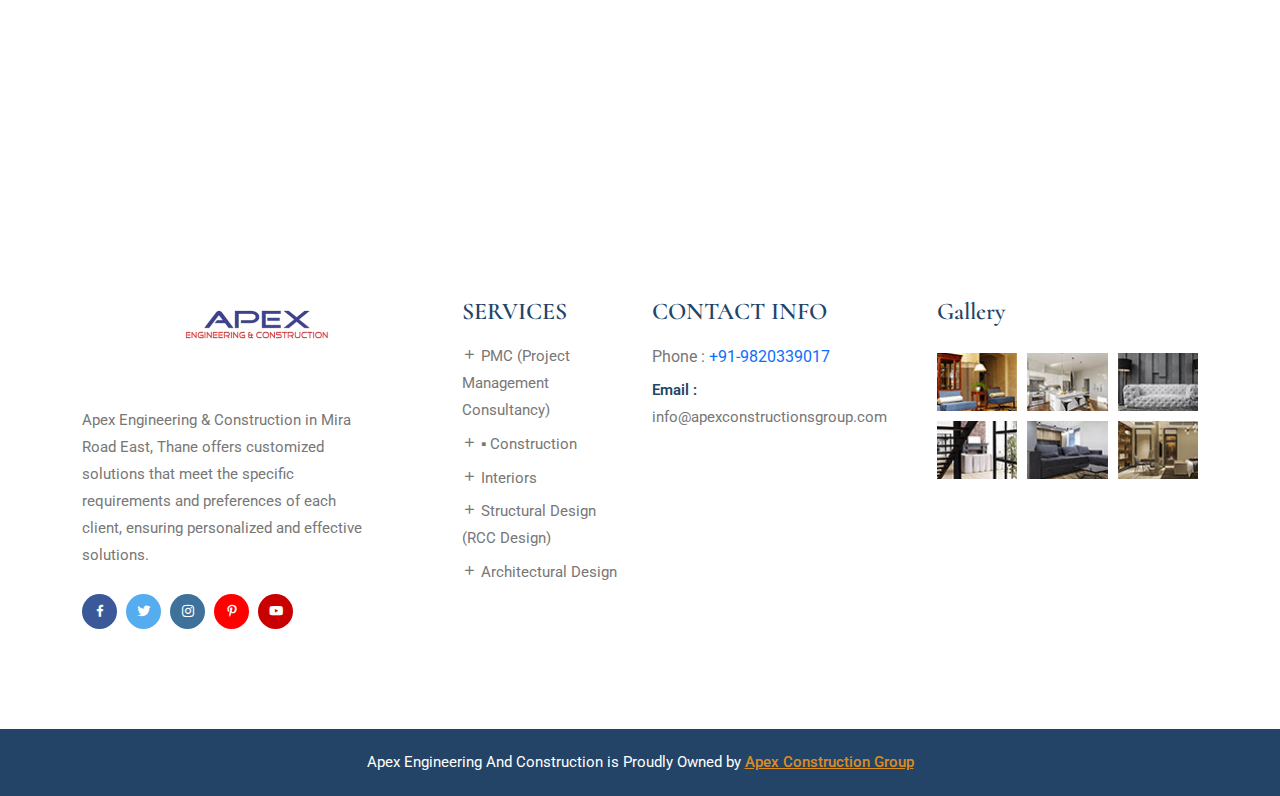
==== commit 7b966087: "fodbd" ====
--- a/about.html
+++ b/about.html
@@ -387,7 +387,7 @@
         <div class="footer-bottom">
             <div class="container">
                 <div class="bottom-text">
-                    <p>Apex Engineering And Construction is Proudly Owned by <a href="#" target="_blank">Walliullah Khan</a></p>
+                    <p>Apex Engineering And Construction is Proudly Owned by <a href="#" target="_blank">Apex Construction Group</a></p>
                 </div>
             </div>
         </div>
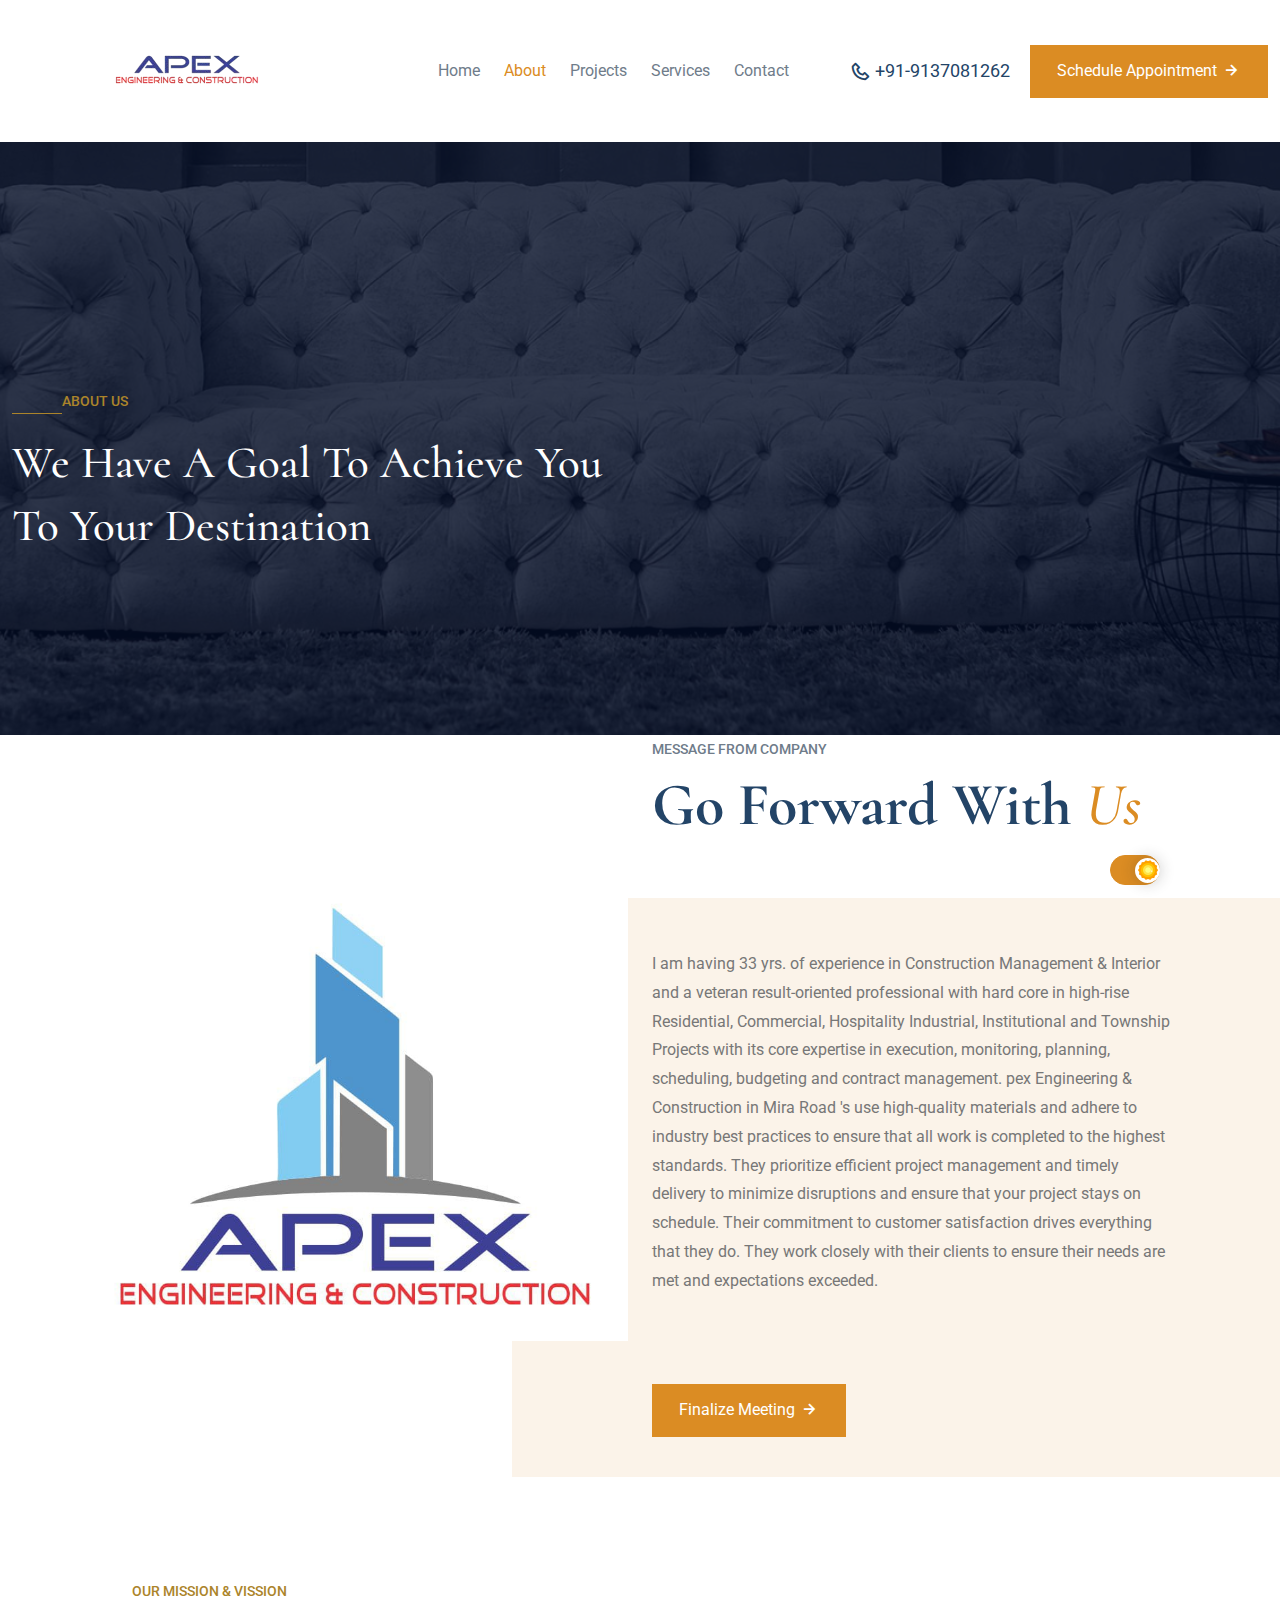
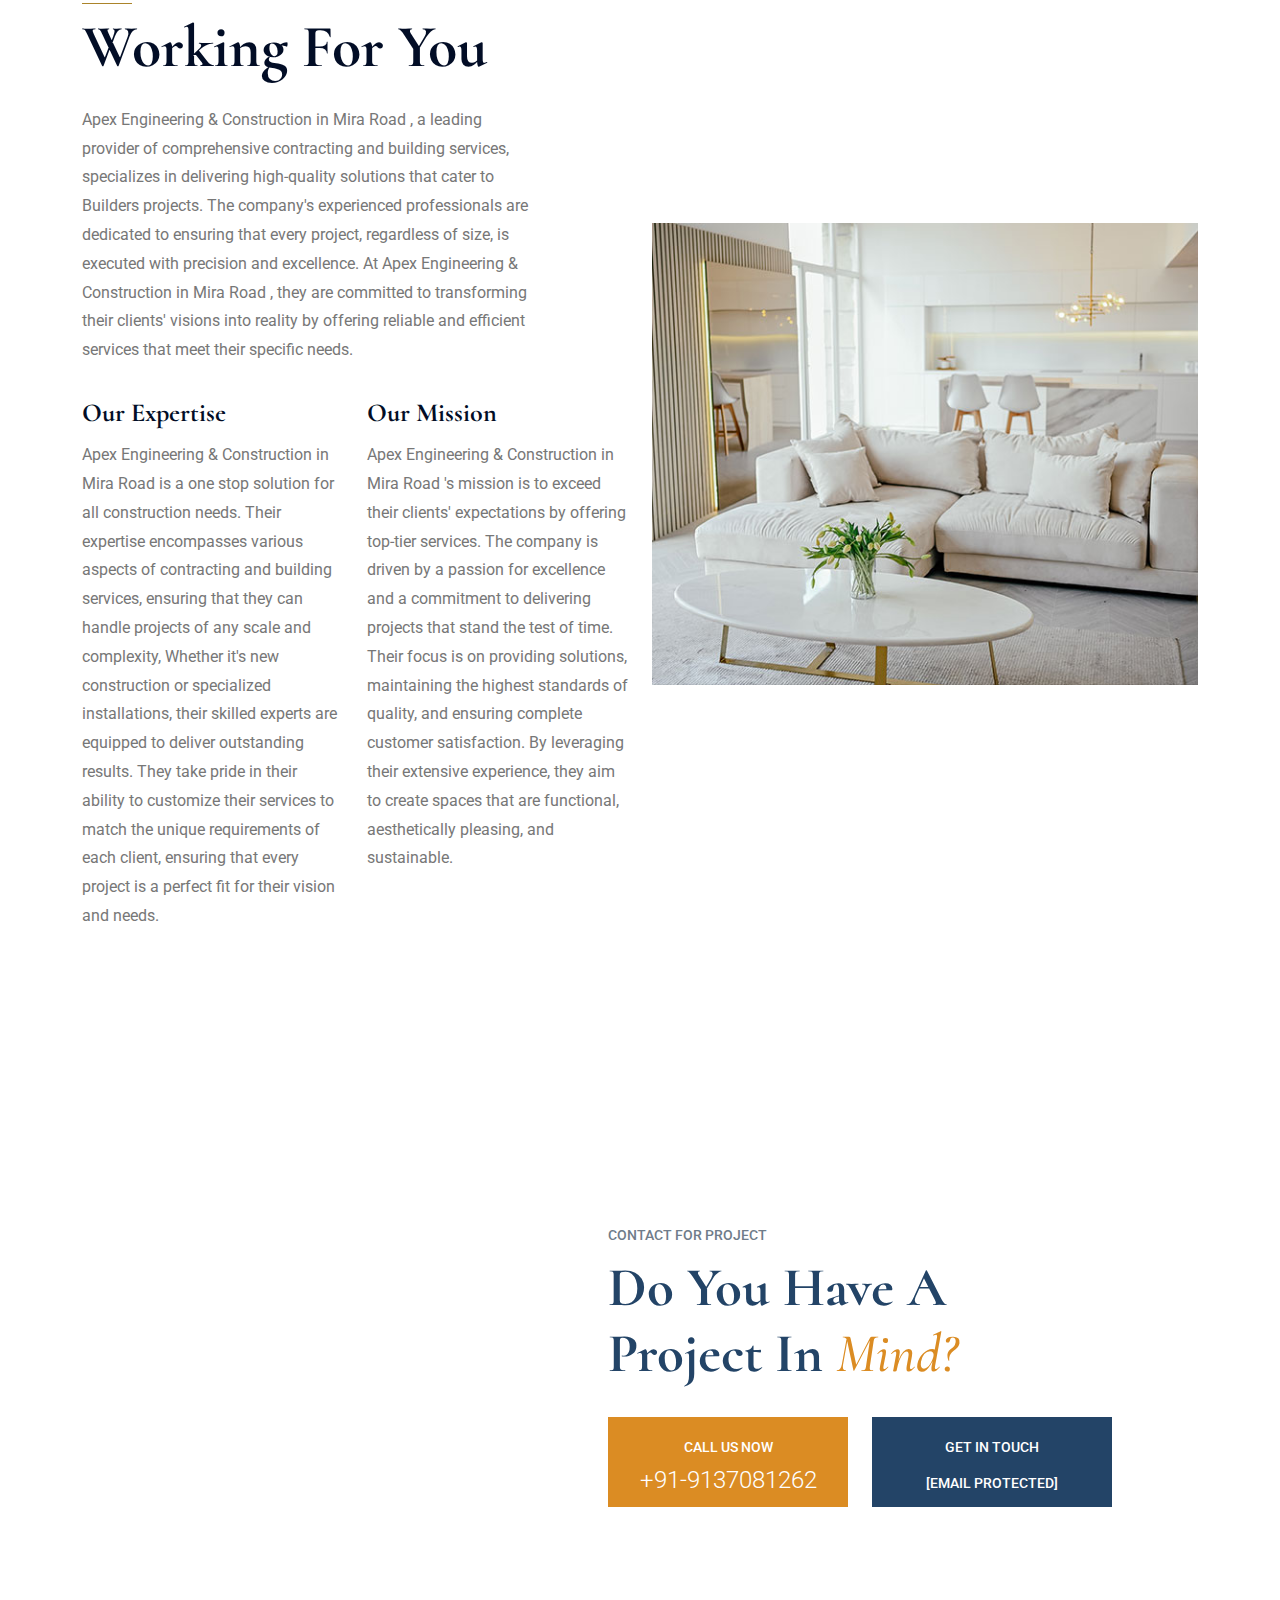
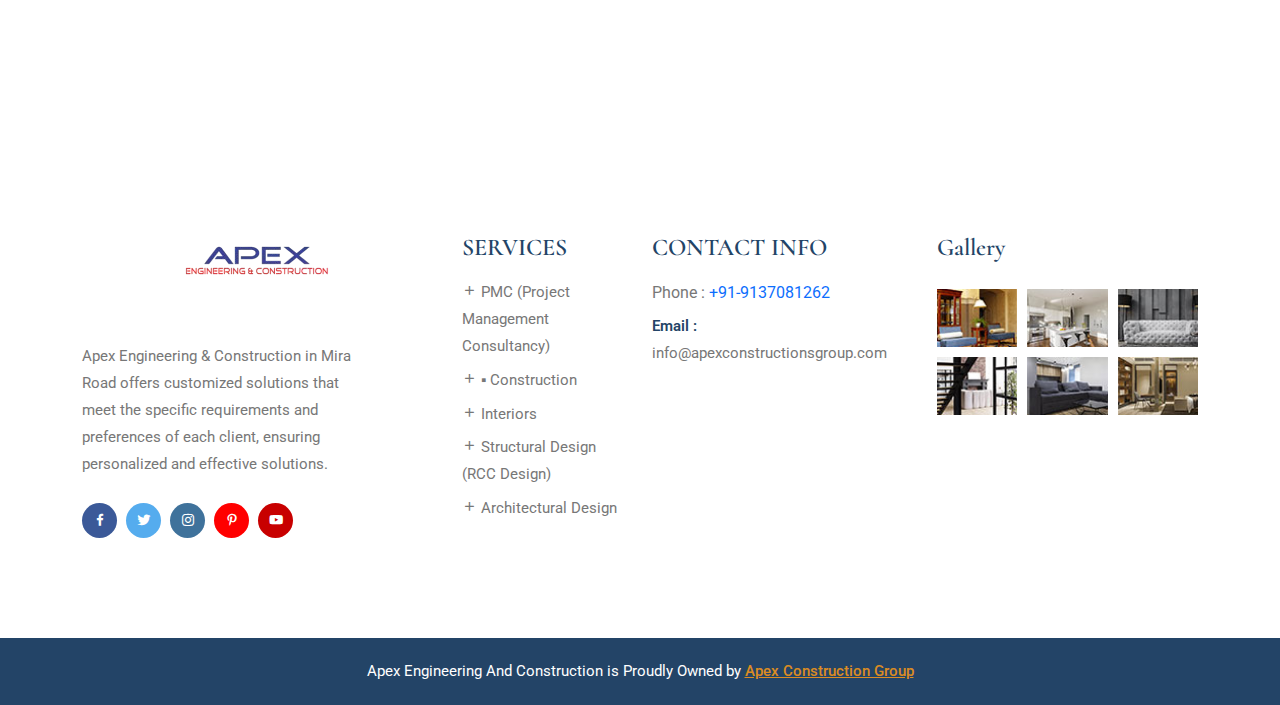
==== commit f2513812: "dfgfg" ====
--- a/about.html
+++ b/about.html
@@ -103,9 +103,9 @@
                             </ul>
 
                             <div class="side-btn-area">
-                                <a href="tel:+91-9820339017" class="call-btn">
+                                <a href="tel:+91-9137081262" class="call-btn">
                                     <i class='bx bx-phone'></i>
-                                    +91-9820339017
+                                    +91-9137081262
                                 </a>
                             </div>
 
@@ -160,7 +160,7 @@
                                         Residential, Commercial, Hospitality Industrial, Institutional and Township
                                         Projects with its core expertise in execution, monitoring, planning,
                                         scheduling, budgeting and contract management.
-                                        pex Engineering & Construction in Mira Road East, Thane's use high-quality materials and adhere to industry best practices to
+                                        pex Engineering & Construction in Mira Road 's use high-quality materials and adhere to industry best practices to
                                           ensure that all work is completed to the highest standards. They prioritize efficient project management and timely delivery to minimize disruptions and ensure that your project stays on schedule.
                                            Their commitment to customer satisfaction drives everything
                                            that they do. They work closely with their clients to ensure their needs are met and expectations exceeded.
@@ -172,9 +172,9 @@
                                         <!-- <img src="assets/img/signature.png" class="signature-img1"  alt="Images">
                                         <img src="assets/img/signature2.png" class="signature-img2"  alt="Images"> -->
                                     </li>
-                                    <li>
+                                    <!-- <li>
                                         <h3>WALIULLAH KHAN</h3>
-                                        <span>B.E.(Civil), M.Tech </span>
+                                        <span>B.E.(Civil), M.Tech </span> -->
                                     </li>
                                 </ul>
                             </div> 
@@ -200,21 +200,21 @@
                                 <span class="section-span-bg2">Our mission & vission</span>
                                 <h2>Working For You</h2>
                                 <p>
-                                    Apex Engineering & Construction in Mira Road East, Thane, a leading provider of comprehensive contracting and building services, specializes in delivering high-quality solutions that cater to Builders projects. The company's experienced professionals are dedicated to ensuring that every project, regardless of size, is executed with precision and excellence. At Apex Engineering & Construction
-                                     in Mira Road East, Thane, they are committed to transforming their clients' visions into reality by offering reliable and efficient services that meet their specific needs.</p>
+                                    Apex Engineering & Construction in Mira Road , a leading provider of comprehensive contracting and building services, specializes in delivering high-quality solutions that cater to Builders projects. The company's experienced professionals are dedicated to ensuring that every project, regardless of size, is executed with precision and excellence. At Apex Engineering & Construction
+                                     in Mira Road , they are committed to transforming their clients' visions into reality by offering reliable and efficient services that meet their specific needs.</p>
                             </div>
                             <div class="row justify-content-center">
                                 <div class="col-lg-6 col-sm-6">
                                     <div class="about-card">
                                         <h3>Our Expertise</h3>
-                                        <p>Apex Engineering & Construction in Mira Road East, Thane is a one stop solution for all construction needs. Their expertise encompasses various aspects of contracting and building services, ensuring that they can handle projects of any scale and complexity, Whether it's new construction or specialized installations, their skilled experts are equipped to deliver outstanding results. They take pride in their ability to customize their services to match the unique requirements of each client, ensuring that every project is a perfect fit for their vision and needs.</p>
+                                        <p>Apex Engineering & Construction in Mira Road  is a one stop solution for all construction needs. Their expertise encompasses various aspects of contracting and building services, ensuring that they can handle projects of any scale and complexity, Whether it's new construction or specialized installations, their skilled experts are equipped to deliver outstanding results. They take pride in their ability to customize their services to match the unique requirements of each client, ensuring that every project is a perfect fit for their vision and needs.</p>
                                     </div>
                                 </div>
 
                                 <div class="col-lg-6 col-sm-6">
                                     <div class="about-card">
                                         <h3>Our Mission</h3>
-                                        <p>Apex Engineering & Construction in Mira Road East, Thane's mission is to exceed their clients' expectations by offering top-tier services. The company is driven by a passion for excellence and a commitment to delivering projects that stand the test of time. Their focus is on providing solutions, maintaining the highest standards of quality, and ensuring complete customer satisfaction. By leveraging their extensive experience, they aim to create spaces that are functional, aesthetically pleasing, and sustainable.</p>
+                                        <p>Apex Engineering & Construction in Mira Road 's mission is to exceed their clients' expectations by offering top-tier services. The company is driven by a passion for excellence and a commitment to delivering projects that stand the test of time. Their focus is on providing solutions, maintaining the highest standards of quality, and ensuring complete customer satisfaction. By leveraging their extensive experience, they aim to create spaces that are functional, aesthetically pleasing, and sustainable.</p>
                                     </div>
                                 </div>
                             </div>
@@ -245,7 +245,7 @@
                     <h2>Do You Have A Project In <b>Mind?</b></h2>
                     <div class="map-content-left">
                         <span>CALL US NOW</span>
-                        <h3><a href="+91-9820339017">+91-9820339017</a></h3>
+                        <h3><a href="+91-9137081262">+91-9137081262</a></h3>
                     </div>   
                     <div class="map-content-right">
                         <span>GET IN TOUCH</span>
@@ -268,7 +268,7 @@
                                 <img src="assets/img/logos/footer-logo.png" class="footer-logo2" alt="Logo">
                             </a>
                             <p>
-                                Apex Engineering & Construction in Mira Road East, Thane offers customized solutions that meet the specific requirements and preferences of each client,
+                                Apex Engineering & Construction in Mira Road  offers customized solutions that meet the specific requirements and preferences of each client,
                                          ensuring personalized and effective solutions.
                             </p>
                             <ul class="social-link">
@@ -279,7 +279,7 @@
                                     <a href="https://twitter.com/i/flow/login" target="_blank"><i class='bx bxl-twitter'></i></a>
                                 </li> 
                                 <li>
-                                    <a href="https://www.instagram.com/accounts/login/" target="_blank"><i class='bx bxl-instagram'></i></a>
+                                    <a href="https://www.instagram.com/apexconstruction.in/" target="_blank"><i class='bx bxl-instagram'></i></a>
                                 </li> 
                                 <li>
                                     <a href="https://www.pinterest.com/" target="_blank"><i class='bx bxl-pinterest-alt'></i></a>
@@ -334,7 +334,7 @@
                             <h3>CONTACT INFO</h3>
                             <ul class="footer-contact-list">
                                
-                                    <span>Phone :</span> <a href="tel:+91-9820339017"> +91-9820339017</a>
+                                    <span>Phone :</span> <a href="tel:+91-9137081262"> +91-9137081262</a>
                                 </li> 
                                 <li>
                                     <span>Email :</span> <a href="#"> info@apexconstructionsgroup.com</a>
@@ -348,32 +348,32 @@
                             <h3>Gallery</h3>
                             <ul class="footer-gallery">
                                 <li>
-                                    <a href="https://www.instagram.com/accounts/login/">
+                                    <a href="https://www.instagram.com/apexconstruction.in/">
                                         <img src="assets/img/gallery/g-1.jpg" alt="image">
                                     </a>
                                 </li>
                                 <li>
-                                    <a href="https://www.instagram.com/accounts/login/">
+                                    <a href="https://www.instagram.com/apexconstruction.in/">
                                         <img src="assets/img/gallery/g-2.jpg" alt="image">
                                     </a>
                                 </li>
                                 <li>
-                                    <a href="https://www.instagram.com/accounts/login/">
+                                    <a href="https://www.instagram.com/apexconstruction.in/">
                                         <img src="assets/img/gallery/g-3.jpg" alt="image">
                                     </a>
                                 </li>
                                 <li>
-                                    <a href="https://www.instagram.com/accounts/login/">
+                                    <a href="https://www.instagram.com/apexconstruction.in/">
                                         <img src="assets/img/gallery/g-4.jpg" alt="image">
                                     </a>
                                 </li>
                                 <li>
-                                    <a href="https://www.instagram.com/accounts/login/">
+                                    <a href="https://www.instagram.com/apexconstruction.in/">
                                         <img src="assets/img/gallery/g-5.jpg" alt="image">
                                     </a>
                                 </li>
                                 <li>
-                                    <a href="https://www.instagram.com/accounts/login/">
+                                    <a href="https://www.instagram.com/apexconstruction.in/">
                                         <img src="assets/img/gallery/g-6.jpg" alt="image">
                                     </a>
                                 </li>
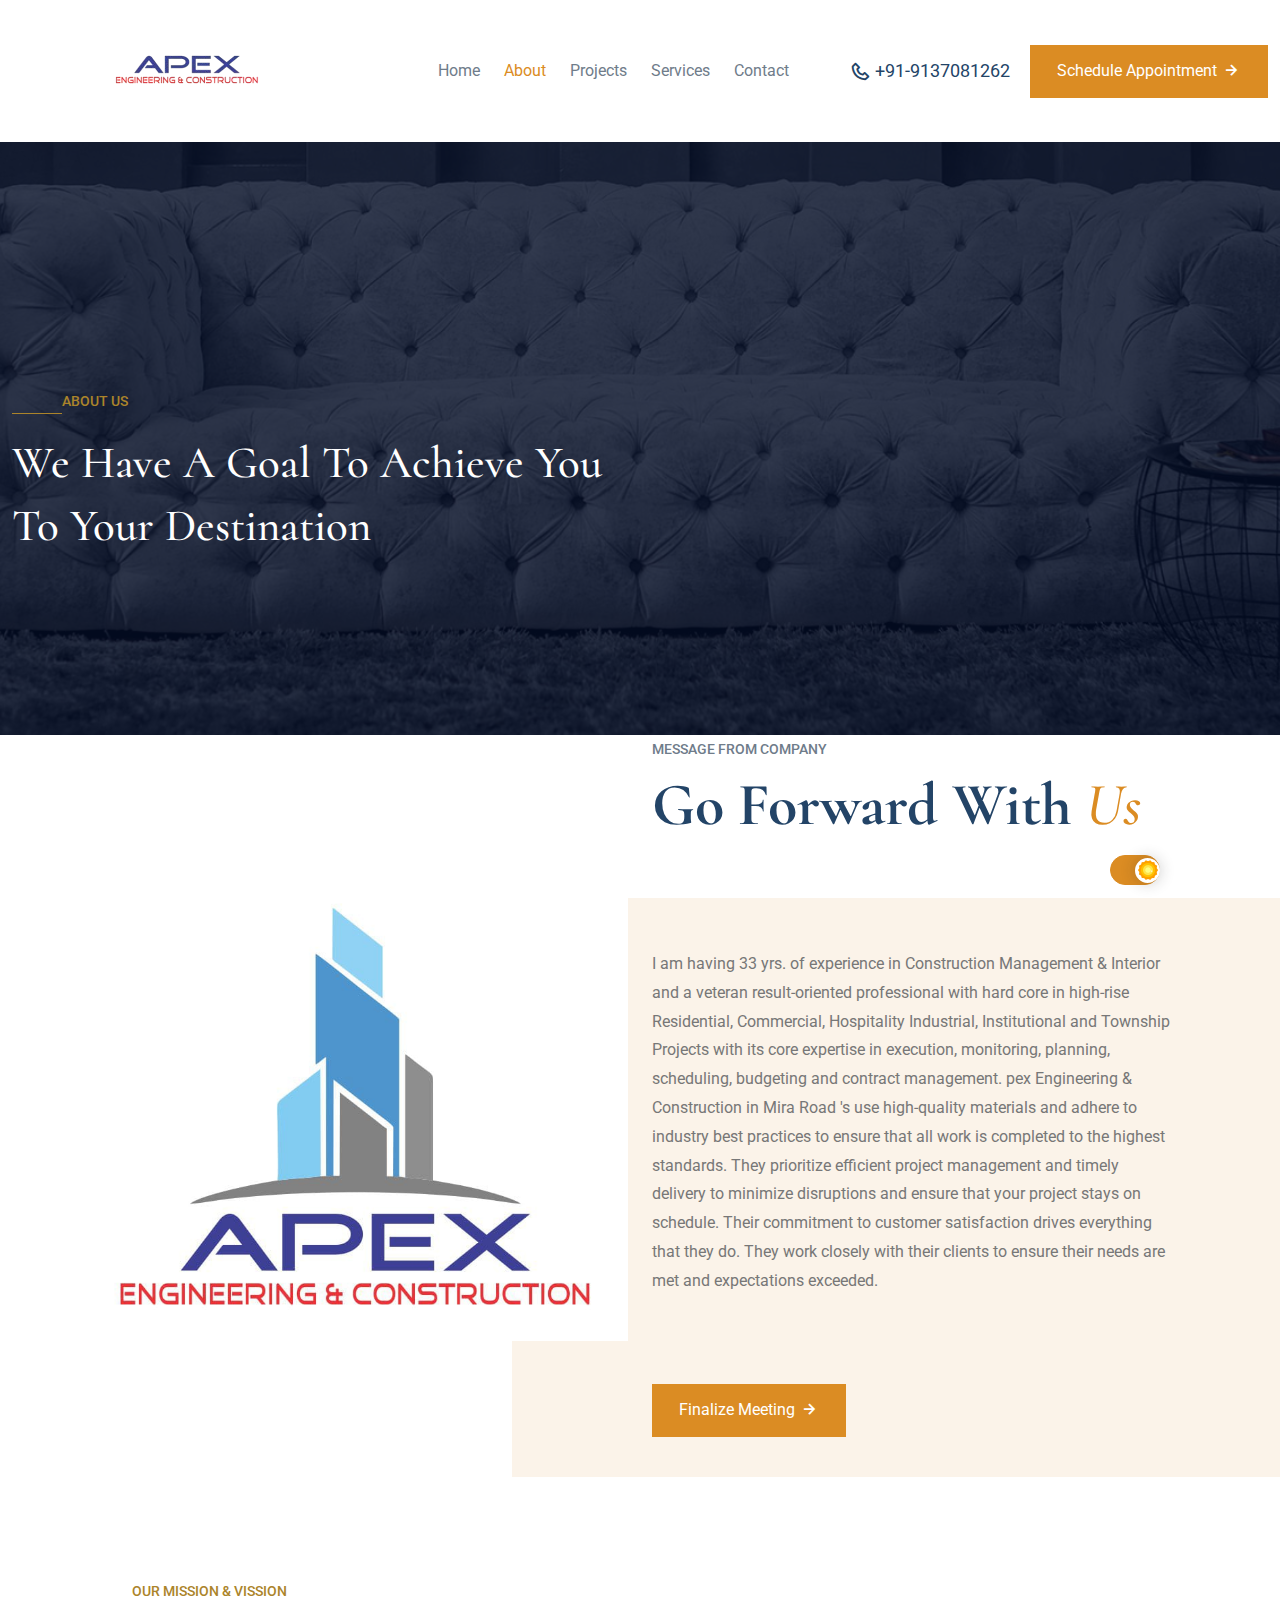
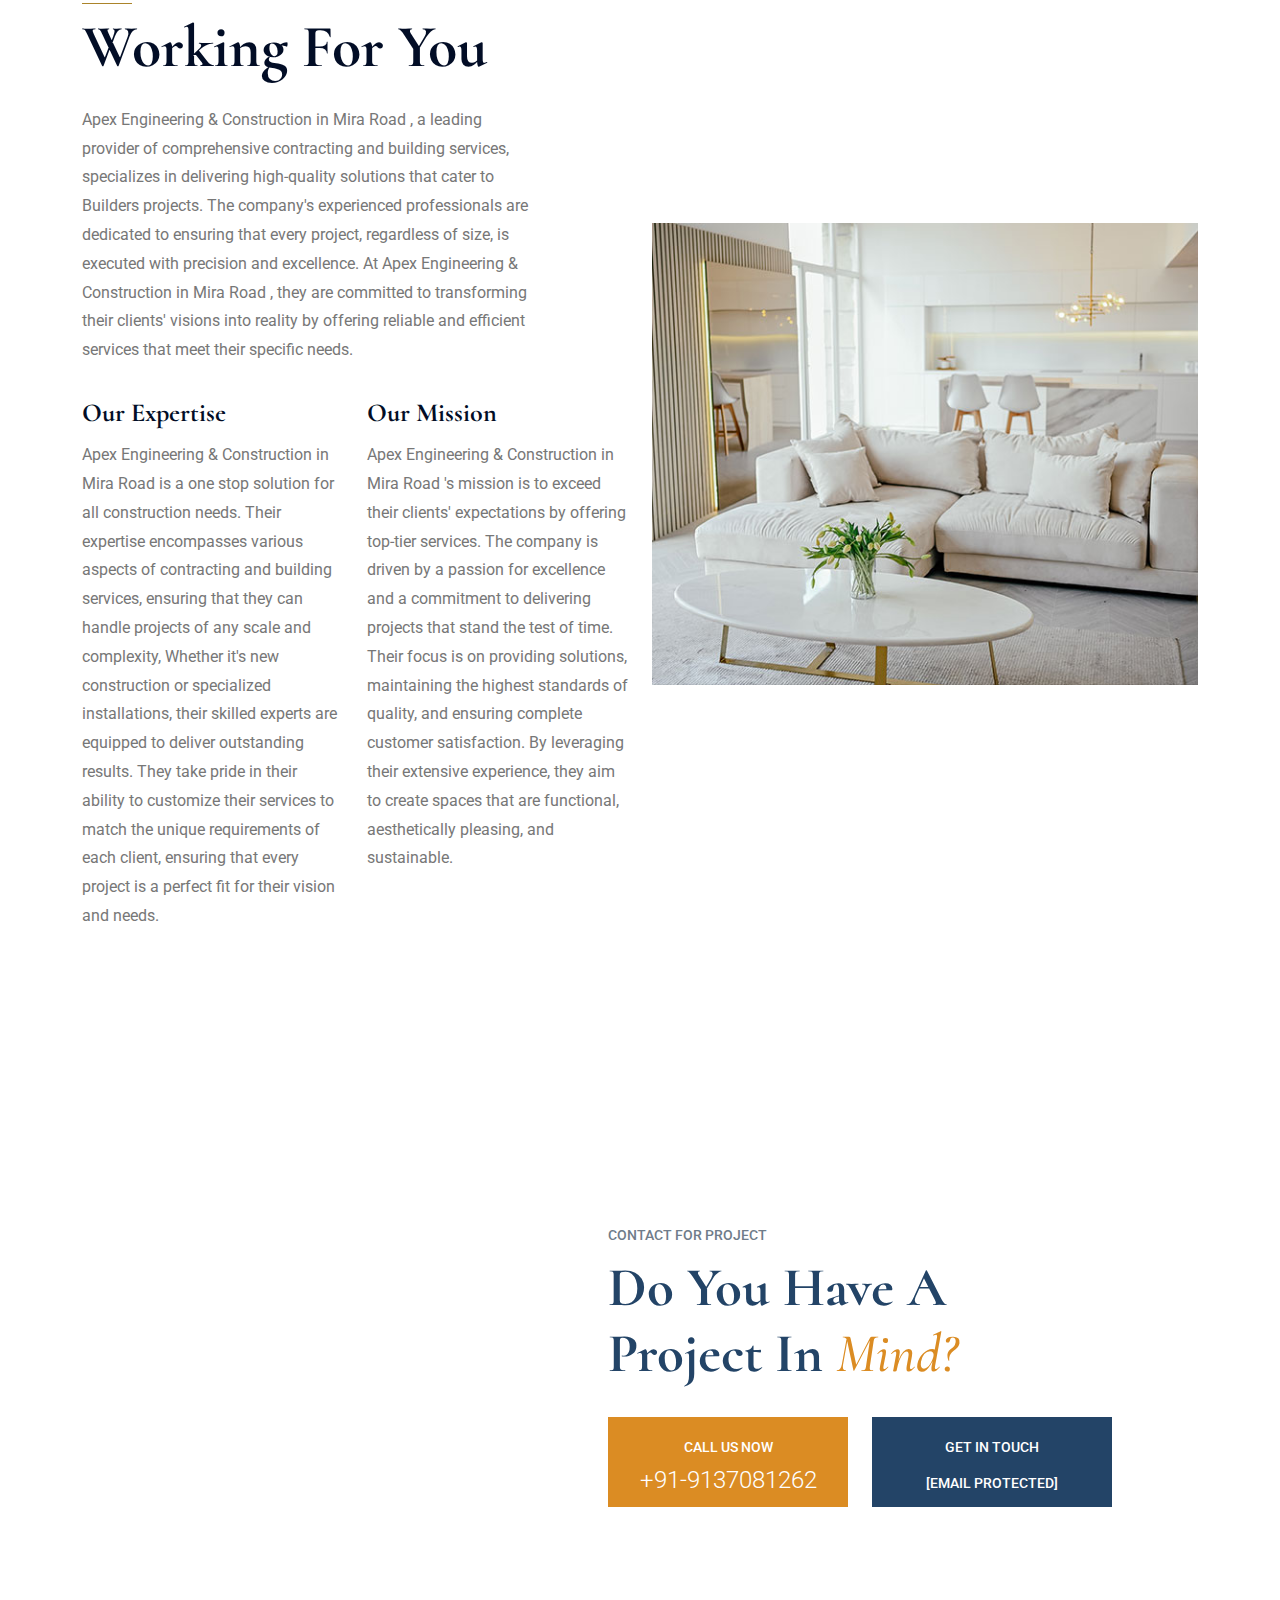
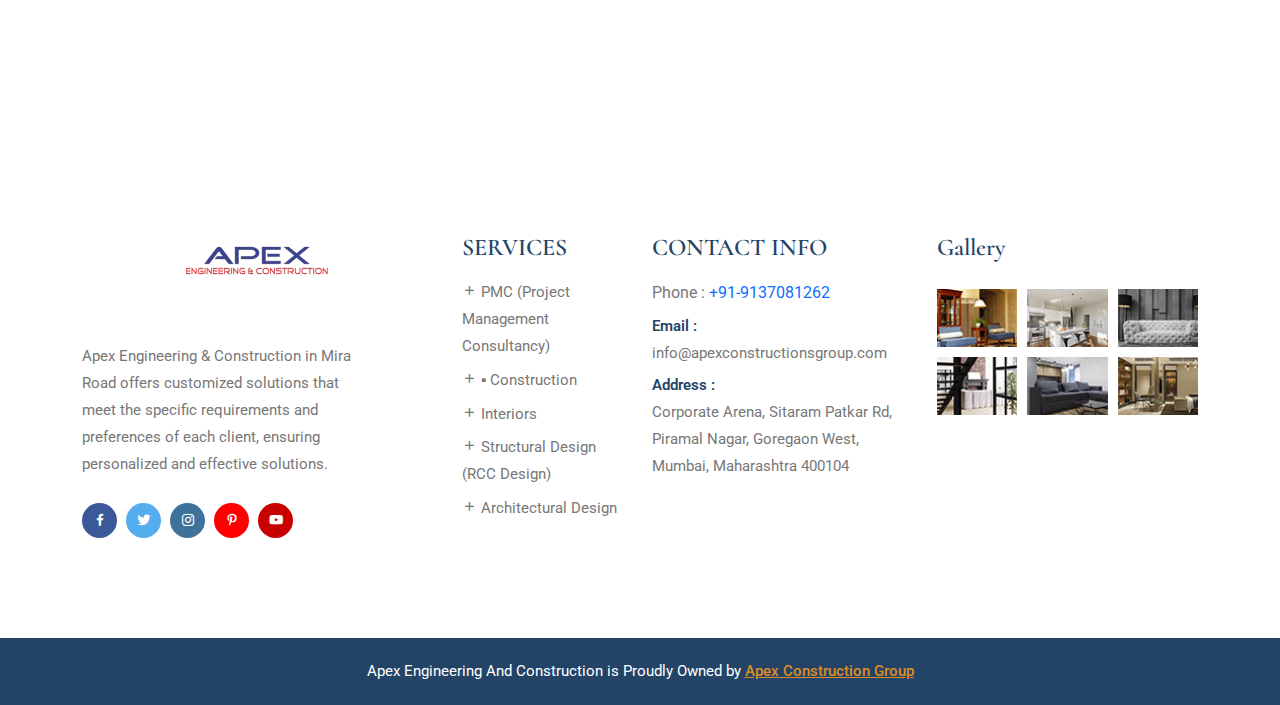
==== commit 55a61541: "dfggfhf" ====
--- a/about.html
+++ b/about.html
@@ -339,6 +339,9 @@
                                 <li>
                                     <span>Email :</span> <a href="#"> info@apexconstructionsgroup.com</a>
                                 </li> 
+                                <li>
+                                    <span>Address :</span> <a href="#"> Corporate Arena, Sitaram Patkar Rd, Piramal Nagar, Goregaon West, Mumbai, Maharashtra 400104</a>
+                                </li> 
                             </ul>
                         </div>
                     </div>
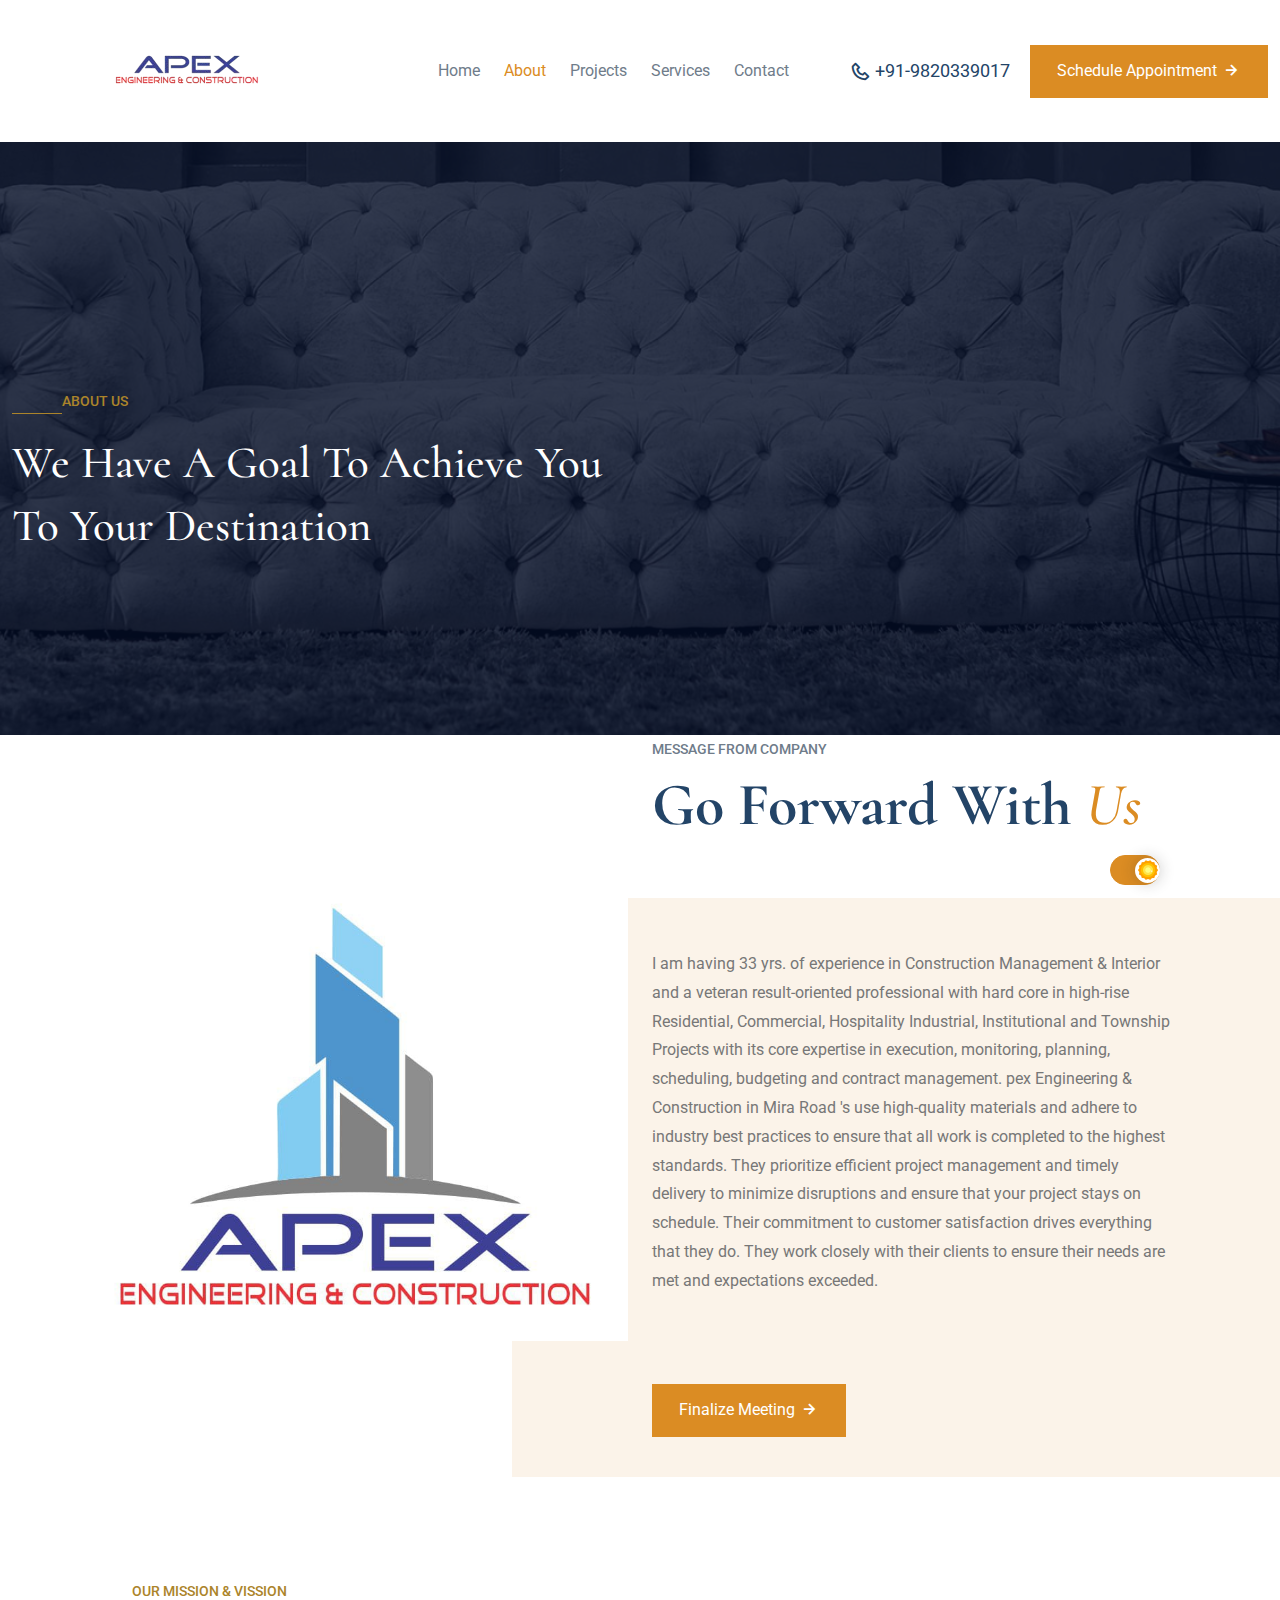
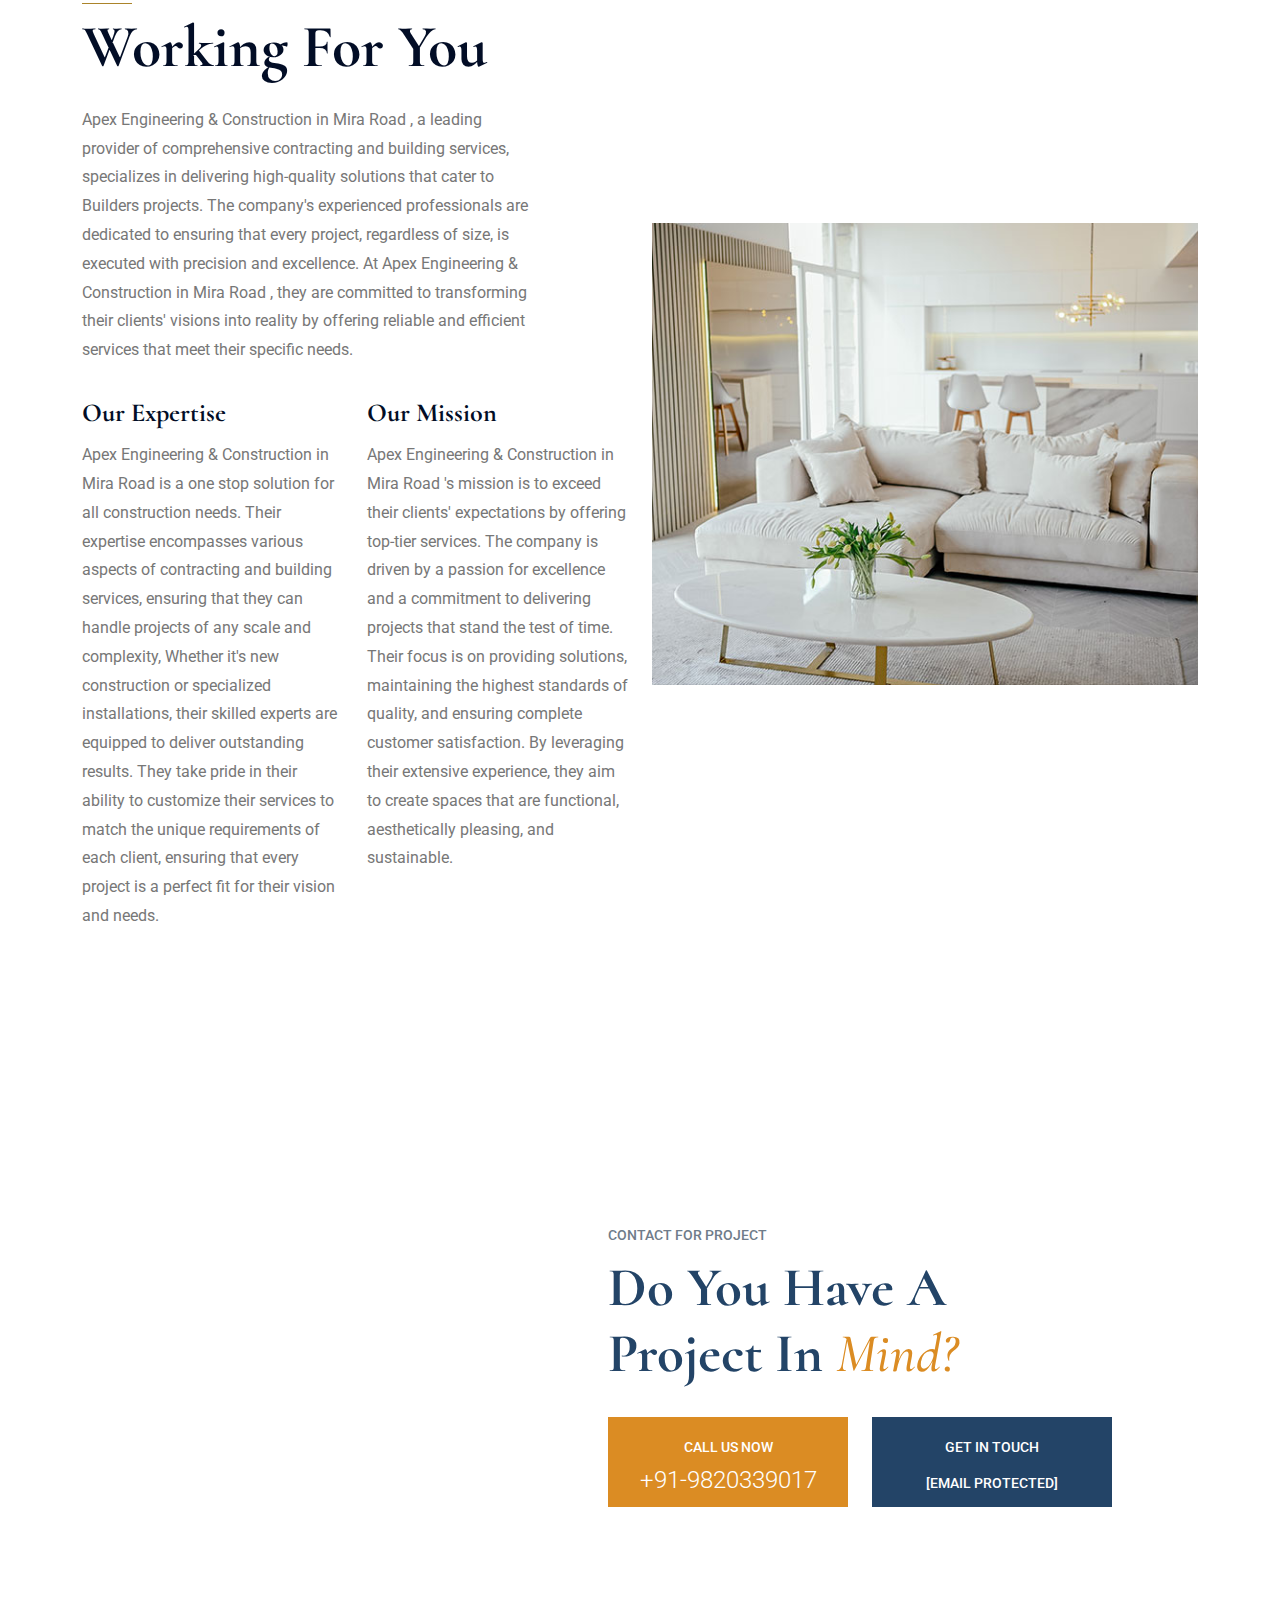
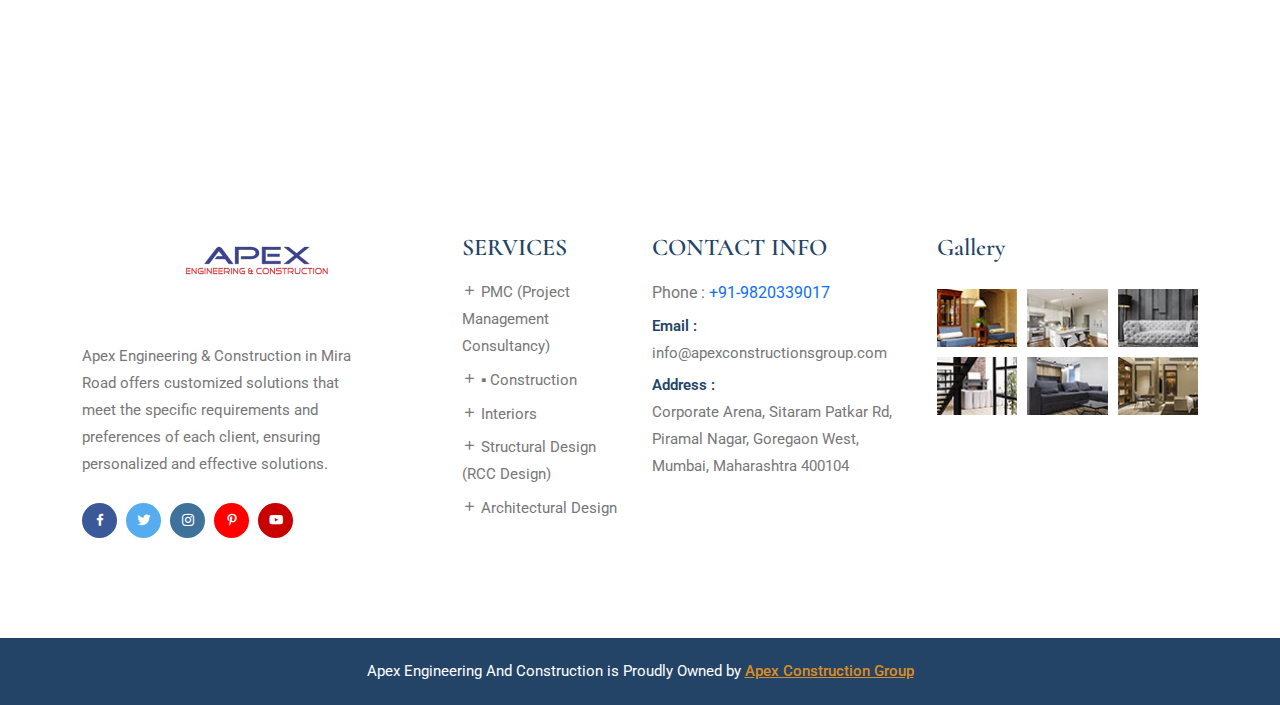
==== commit 9de26f79: "vfd" ====
--- a/about.html
+++ b/about.html
@@ -103,9 +103,9 @@
                             </ul>
 
                             <div class="side-btn-area">
-                                <a href="tel:+91-9137081262" class="call-btn">
+                                <a href="tel:+91-9820339017" class="call-btn">
                                     <i class='bx bx-phone'></i>
-                                    +91-9137081262
+                                    +91-9820339017
                                 </a>
                             </div>
 
@@ -245,7 +245,7 @@
                     <h2>Do You Have A Project In <b>Mind?</b></h2>
                     <div class="map-content-left">
                         <span>CALL US NOW</span>
-                        <h3><a href="+91-9137081262">+91-9137081262</a></h3>
+                        <h3><a href="+91-9820339017">+91-9820339017</a></h3>
                     </div>   
                     <div class="map-content-right">
                         <span>GET IN TOUCH</span>
@@ -334,7 +334,7 @@
                             <h3>CONTACT INFO</h3>
                             <ul class="footer-contact-list">
                                
-                                    <span>Phone :</span> <a href="tel:+91-9137081262"> +91-9137081262</a>
+                                    <span>Phone :</span> <a href="tel:+91-9820339017"> +91-9820339017</a>
                                 </li> 
                                 <li>
                                     <span>Email :</span> <a href="#"> info@apexconstructionsgroup.com</a>
